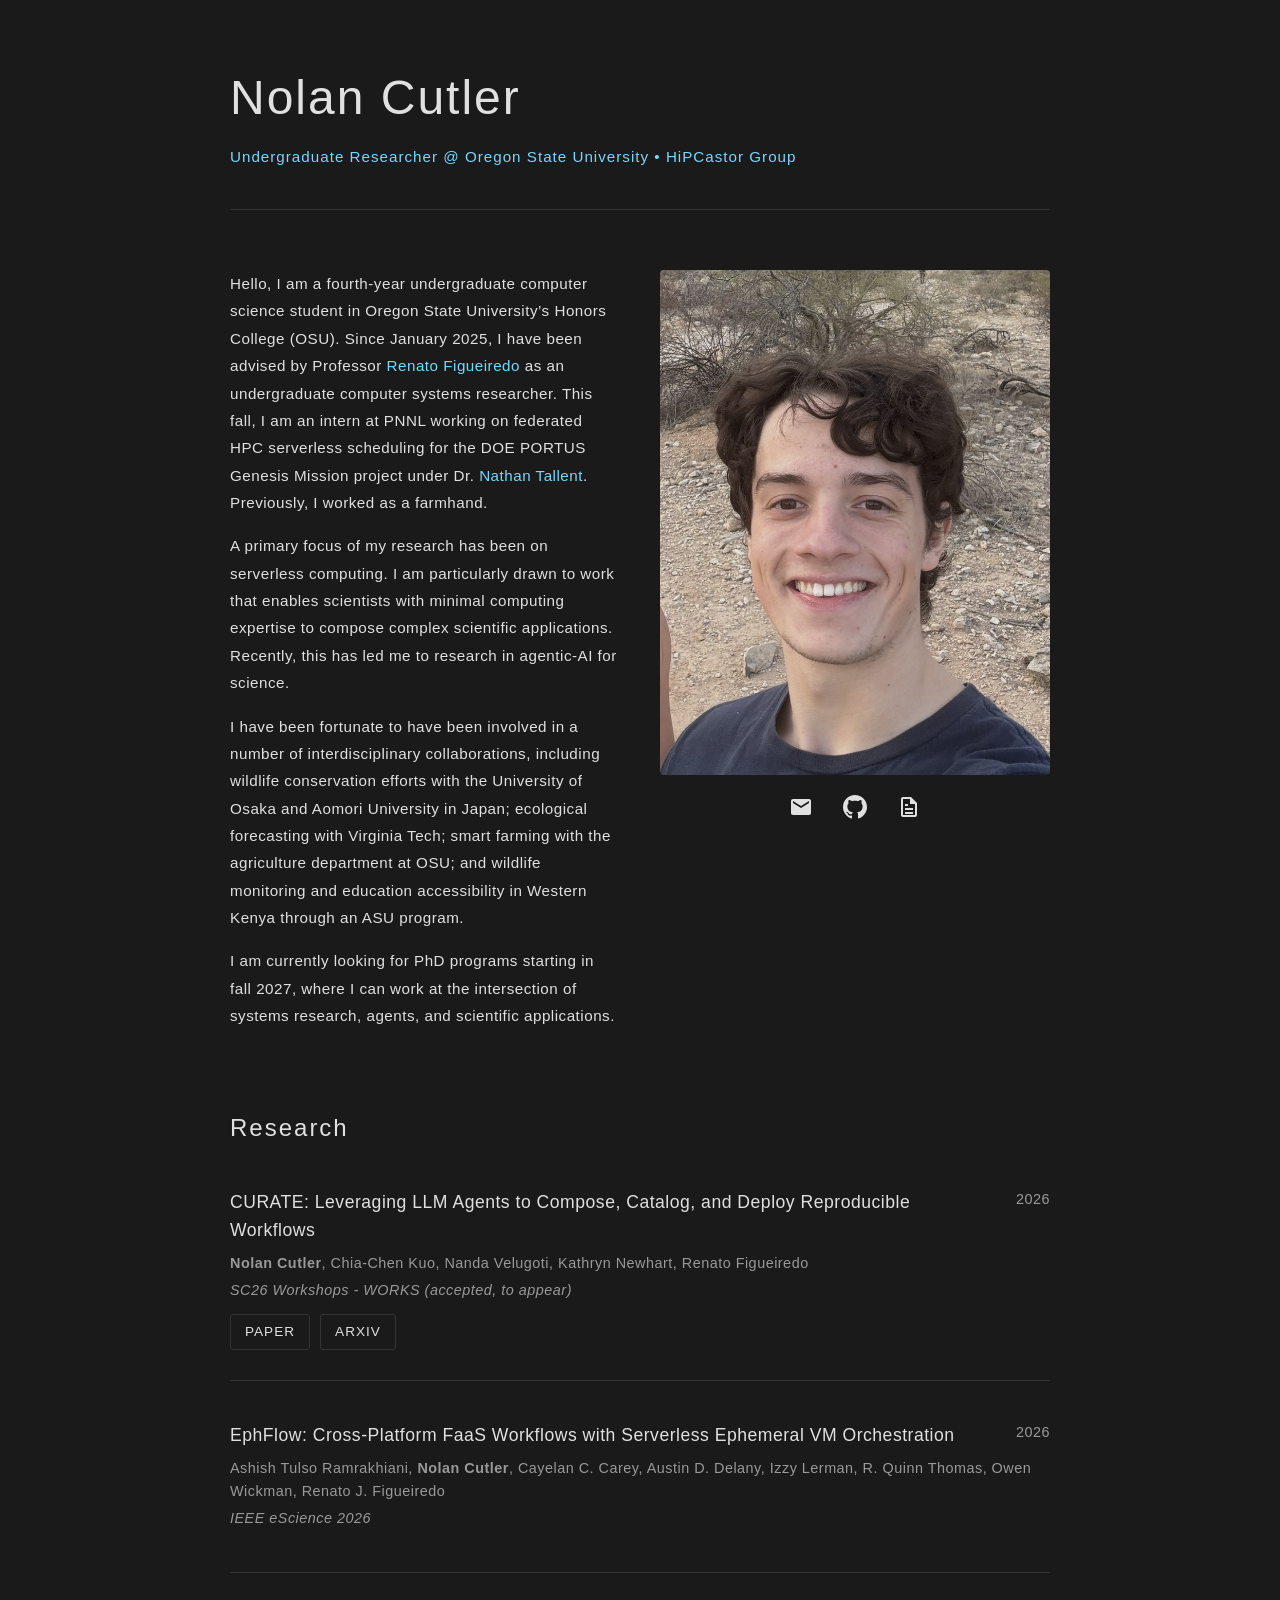
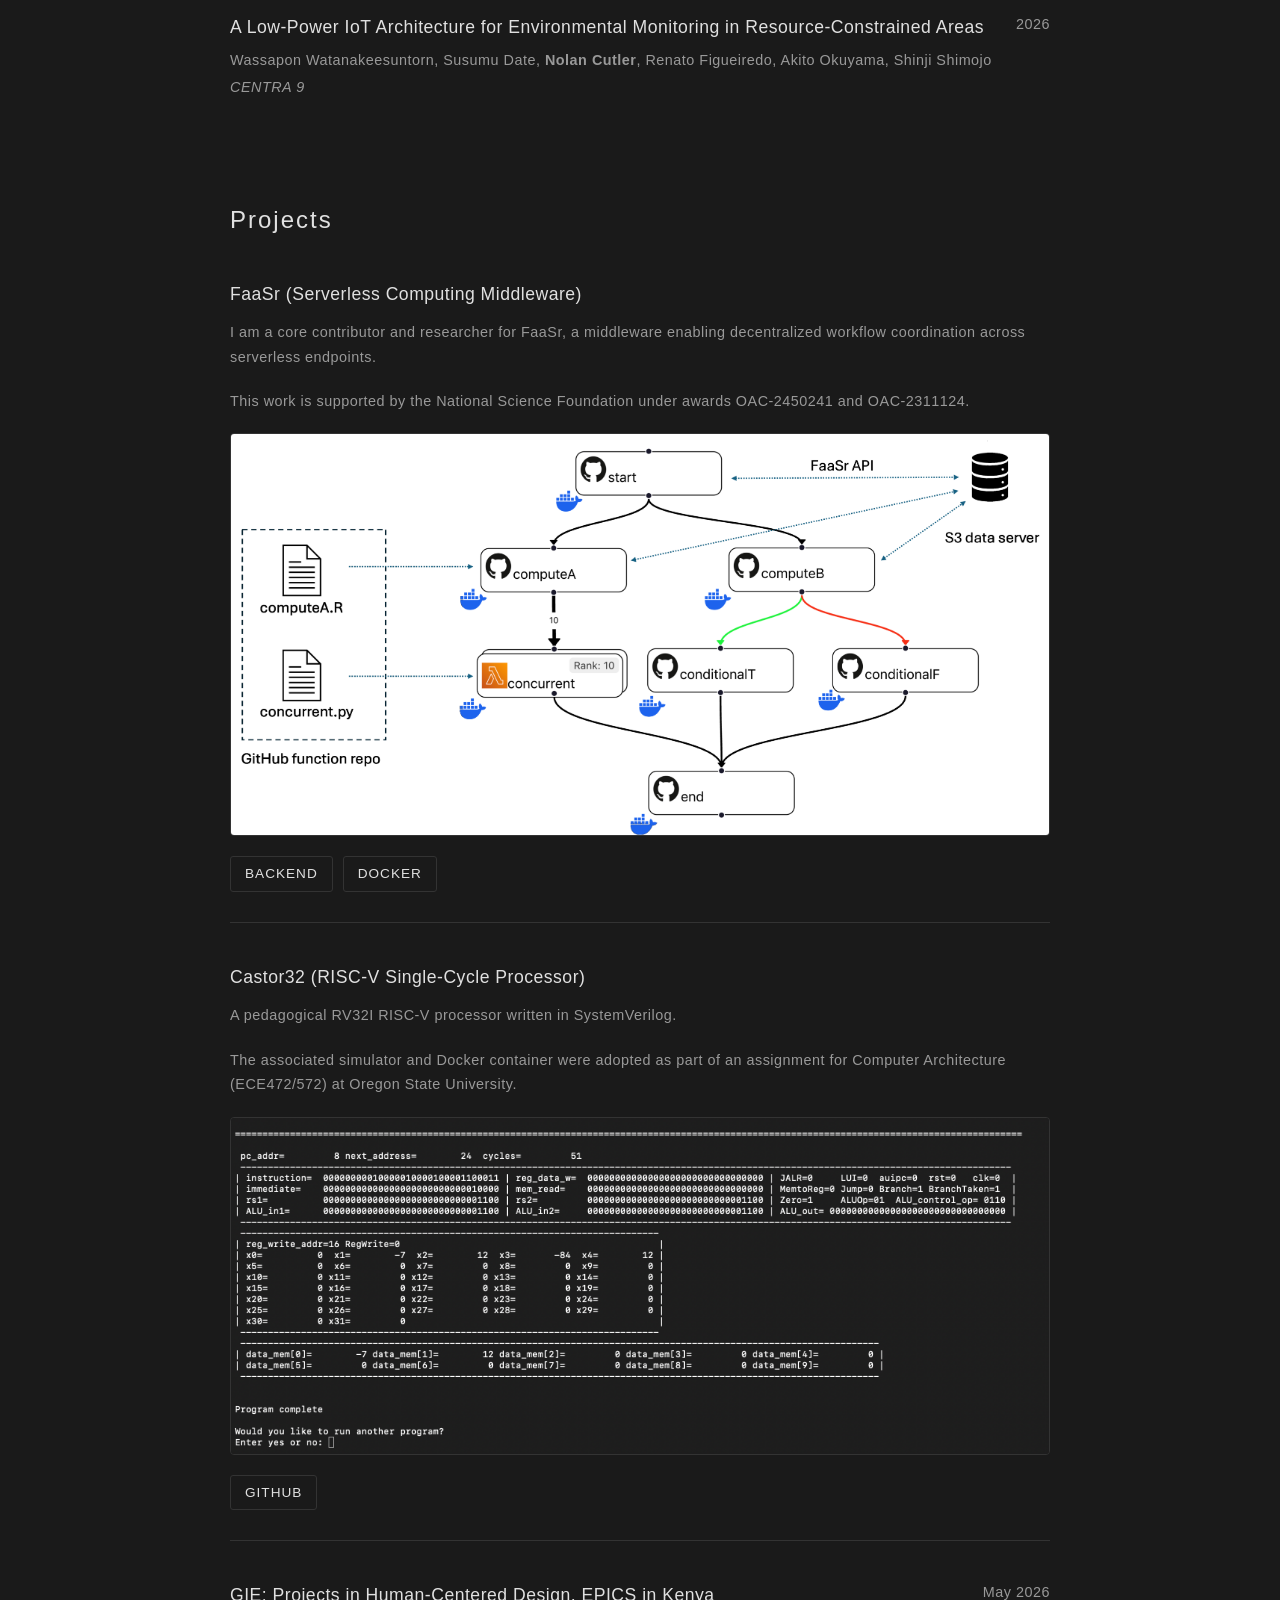
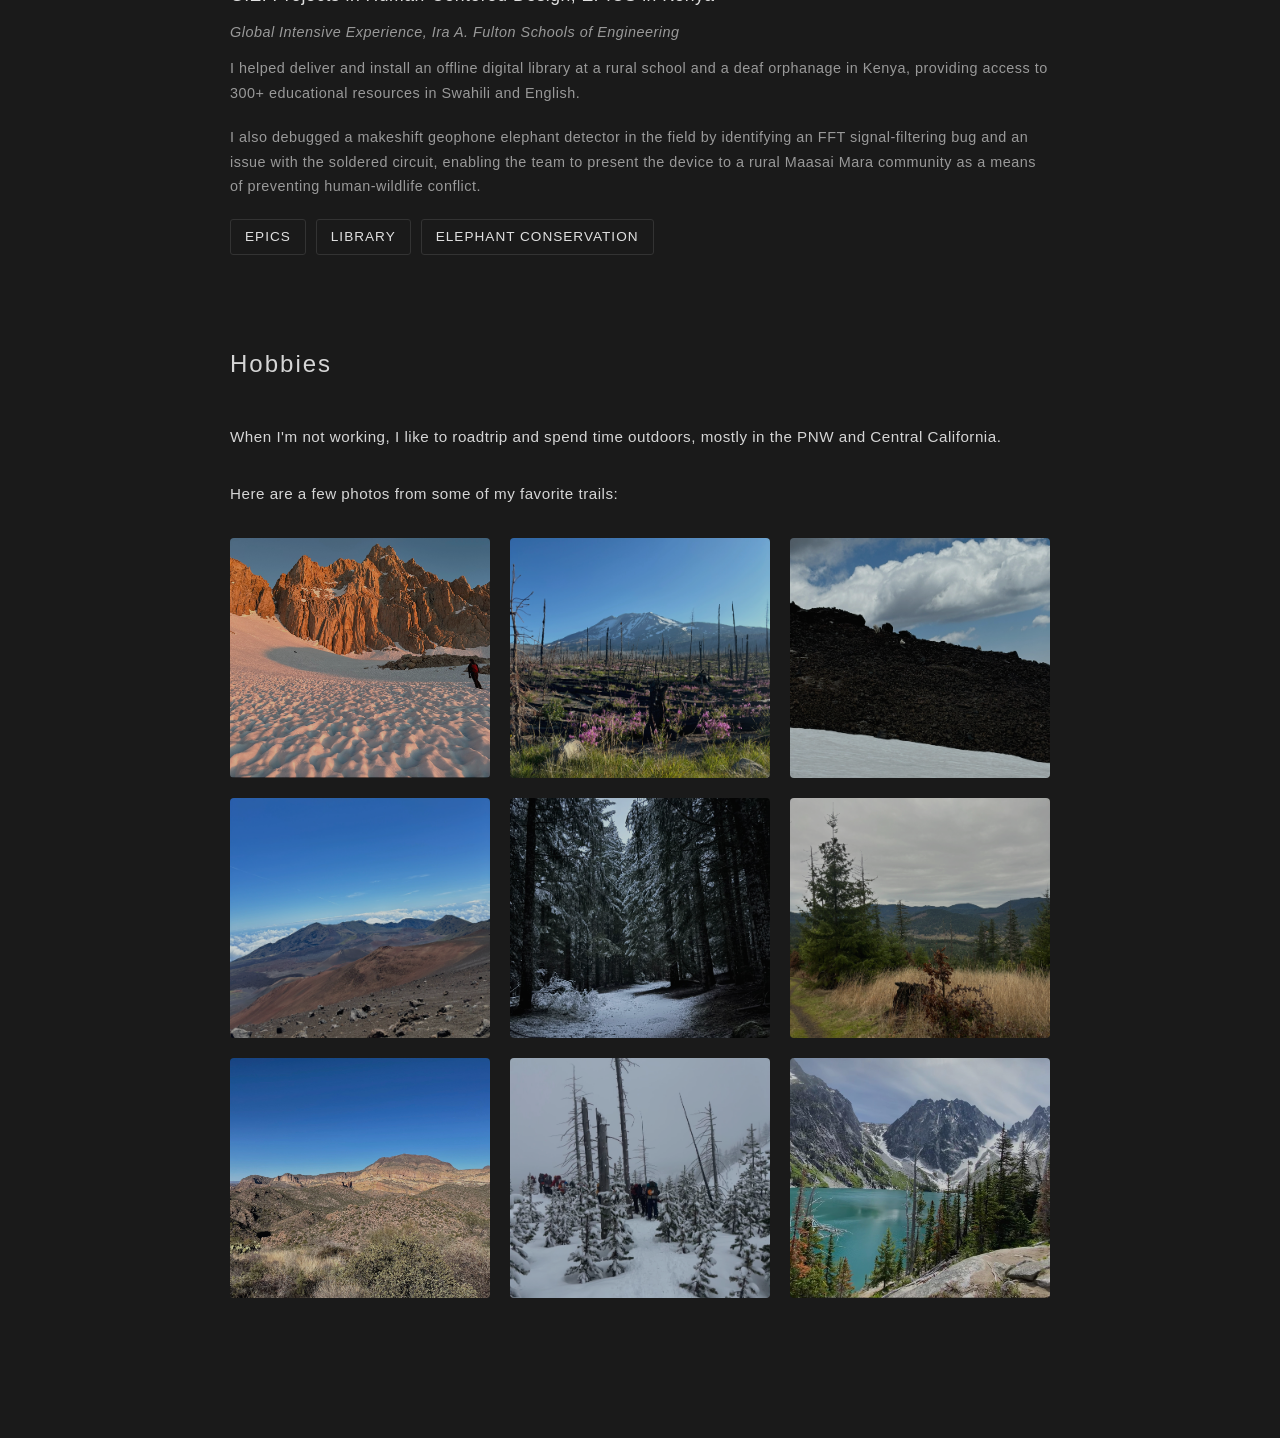
==== index.html @ 1307f715 "Dr. Tallent link" ====
<!DOCTYPE html>
<html lang="en">
<head>
    <meta charset="UTF-8">
    <meta name="viewport" content="width=device-width, initial-scale=1.0">
    <title>Nolan Cutler - HiPCastor OSU</title>
    <link rel="stylesheet" href="style.css">
</head>
<body>
    <div class="container">
        <!-- Header -->
            <header>
            <h1><span class="name">Nolan Cutler</span></h1>
            <p class="subtitle"><a href="https://hipcastor.engr.oregonstate.edu/" target="_blank" rel="noopener noreferrer" class="research-link">Undergraduate Researcher @ Oregon State University • HiPCastor Group</a></p>
        </header>

        <!-- Bio Section -->
        <section class="bio">
            <div class="bio-content">
                <div class="bio-text">
                    <p>
                        Hello, I am a fourth-year undergraduate computer science student in Oregon State University’s Honors College (OSU). 
                        Since January 2025, I have been advised by Professor <a href="https://engineering.oregonstate.edu/people/renato-figueiredo" target="_blank" rel="noopener noreferrer" class="research-link">Renato Figueiredo</a> as an undergraduate computer systems researcher. 
                        This fall, I am an intern at PNNL working on federated HPC serverless scheduling for the DOE PORTUS Genesis Mission project under Dr. <a href="https://nathantallent.github.io" target="_blank" rel="noopener noreferrer" class="research-link">Nathan Tallent</a>. Previously, I worked as a farmhand.
                    </p>
                    <p>
                        A primary focus of my research has been on serverless computing. I am particularly drawn to work that enables scientists with minimal computing expertise to compose complex scientific
                        applications. Recently, this has led me to research in agentic-AI for science.
                    </p>
                    <p>
                        I have been fortunate to have been involved in a number of interdisciplinary collaborations, including wildlife conservation efforts 
                        with the University of Osaka and Aomori University in Japan; ecological forecasting with Virginia Tech; smart farming with the agriculture department at OSU;
                        and wildlife monitoring and education accessibility in Western Kenya through an ASU program.
                    </p>
					<p>
					    I am currently looking for PhD programs starting in fall 2027, where I can work at the intersection of systems research, agents, and scientific applications.
					</P>
                </div>
                <div class="bio-images">
                    <img src="images/headshot.png">
                    <div class="social-links">
                        <a href="mailto:cutlern@oregonstate.edu" title="Email">
                            <svg width="24" height="24" viewBox="0 0 24 24" fill="currentColor">
                                <path d="M20 4H4c-1.1 0-2 .9-2 2v12c0 1.1.9 2 2 2h16c1.1 0 2-.9 2-2V6c0-1.1-.9-2-2-2zm0 4l-8 5-8-5V6l8 5 8-5v2z"/>
                            </svg>
                        </a>
                        <a href="https://github.com/nolcut" target="_blank" rel="noopener noreferrer" title="GitHub">
                            <svg width="24" height="24" viewBox="0 0 24 24" fill="currentColor">
                                <path d="M12 0c-6.626 0-12 5.373-12 12 0 5.302 3.438 9.8 8.207 11.387.599.111.793-.261.793-.577v-2.234c-3.338.726-4.033-1.416-4.033-1.416-.546-1.387-1.333-1.756-1.333-1.756-1.089-.745.083-.729.083-.729 1.205.084 1.839 1.237 1.839 1.237 1.07 1.834 2.807 1.304 3.492.997.107-.775.418-1.305.762-1.604-2.665-.305-5.467-1.334-5.467-5.931 0-1.311.469-2.381 1.236-3.221-.124-.303-.535-1.524.117-3.176 0 0 1.008-.322 3.301 1.23.957-.266 1.983-.399 3.003-.404 1.02.005 2.047.138 3.006.404 2.291-1.552 3.297-1.23 3.297-1.23.653 1.653.242 2.874.118 3.176.77.84 1.235 1.911 1.235 3.221 0 4.609-2.807 5.624-5.479 5.921.43.372.823 1.102.823 2.222v 3.293c0 .319.192.694.801.576 4.765-1.589 8.199-6.086 8.199-11.386 0-6.627-5.373-12-12-12z"/>
                            </svg>
                        </a>
                        <a href="Nolan_Cutler_Resume.pdf" target="_blank" rel="noopener noreferrer" title="Resume">
                            <svg width="24" height="24" viewBox="0 0 24 24" fill="currentColor">
                                <path d="M14 2H6c-1.1 0-2 .9-2 2v16c0 1.1.9 2 2 2h12c1.1 0 2-.9 2-2V8l-6-6zm4 18H6V4h7v5h5v11zM8 13h8v2H8v-2zm0 4h8v2H8v-2zm0-8h3v2H8V9z"/>
                            </svg>
                        </a>
                    </div>
                </div>
            </div>
        </section>

        <!-- Publications Section -->
        <section class="publications">
            <h2>Research</h2>
            <div class="publications-list">
                <div class="publication">
                    <div class="pub-header">
                        <h3>CURATE: Leveraging LLM Agents to Compose, Catalog, and Deploy Reproducible Workflows</h3>
                        <span class="year">2026</span>
                    </div>
                    <p class="authors"><strong>Nolan Cutler</strong>, Chia-Chen Kuo, Nanda Velugoti, Kathryn Newhart, Renato Figueiredo</p>
                    <p class="venue"><em>SC26 Workshops - WORKS (accepted, to appear)</em></p>
                    <div class="pub-links">
                        <a href="curate/" class="btn">Paper</a>
                        <a href="https://arxiv.org/abs/2608.04270" target="_blank" class="btn">arXiv</a>
                    </div>
                </div>

                <div class="publication">
                    <div class="pub-header">
                        <h3>EphFlow: Cross-Platform FaaS Workflows with Serverless Ephemeral VM Orchestration</h3>
                        <span class="year">2026</span>
                    </div>
                    <p class="authors">Ashish Tulso Ramrakhiani, <strong>Nolan Cutler</strong>, Cayelan C. Carey, Austin D. Delany, Izzy Lerman, R. Quinn Thomas, Owen
                    Wickman, Renato J. Figueiredo</p>
                    <p class="venue"><em>IEEE eScience 2026</em></p>
                    <div class="pub-links">
                    </div>
                </div>

            <div class="publication">
                <div class="pub-header">
                    <h3>A Low-Power IoT Architecture for Environmental Monitoring in Resource-Constrained Areas</h3>
                    <span class="year">2026</span>
                </div>
                <p class="authors">Wassapon Watanakeesuntorn, Susumu Date, <strong>Nolan Cutler</strong>, Renato Figueiredo, Akito Okuyama, Shinji Shimojo</p>
                <p class="venue"><em>CENTRA 9</em></p>
                <div class="pub-links">
                </div>
            </div>
            </div>
        </section>

        <!-- Projects Section -->
        <section class="projects">
            <h2>Projects</h2>
            <div class="projects-list">
                <div class="project">
                    <div class="project-header">
                        <h3>FaaSr (Serverless Computing Middleware)</h3>
                    </div>
                    <p class="project-description">
                        I am a core contributor and researcher for FaaSr, a middleware enabling decentralized workflow coordination across serverless endpoints.
                    </p>
                    <p class="project-description">
                        This work is supported by the National Science Foundation under awards OAC-2450241 and OAC-2311124.
                    </p>
                    <img src="images/FaaSr-workflow.png" alt="FaaSr Workflow" class="project-image">
                    <div class="project-links">
                        <a href="https://github.com/FaaSr/FaaSr-Backend" target="_blank" class="btn">Backend</a>
                        <a href="https://github.com/FaaSr/FaaSr-docker" target="_blank" class="btn">Docker</a>
                    </div>
                </div>

                <div class="project">
                    <div class="project-header">
                        <h3>Castor32 (RISC-V Single-Cycle Processor)</h3>
                    </div>
                    <p class="project-description">
                        A pedagogical RV32I RISC-V processor written in SystemVerilog.
                    </p>
                    <p class="project-description">
                        The associated simulator and Docker container were adopted as part of an assignment for
                        Computer Architecture (ECE472/572) at Oregon State University.
                    </p>
                    <img src="images/castor32-cli.png" alt="Castor32 CLI" class="project-image">
                    <div class="project-links">
                        <a href="https://github.com/nolcut/rv32-processor-single-cycle" target="_blank" class="btn">GitHub</a>
                    </div>
                </div>

                <div class="project">
                    <div class="project-header">
                        <h3>GIE: Projects in Human-Centered Design, EPICS in Kenya</h3>
                        <span class="year">May 2026</span>
                    </div>
                    <p class="venue"><em>Global Intensive Experience, Ira A. Fulton Schools of Engineering</em></p>
                    <p class="project-description">
                        I helped deliver and install an offline digital library at a rural school and a deaf orphanage in Kenya,
                        providing access to 300+ educational resources in Swahili and English.
                    </p>
                    <p class="project-description">
                        I also debugged a makeshift geophone elephant detector in the field by identifying an FFT signal-filtering
                        bug and an issue with the soldered circuit, enabling the team to present
                        the device to a rural Maasai Mara community as a means of preventing human-wildlife conflict.
                    </p>
                    <div class="project-links">
                        <a href="https://epics.engineering.asu.edu/" target="_blank" class="btn">EPICS</a>
                        <a href="https://news.asu.edu/20250605-arts-humanities-and-education-asu-team-implements-offline-digital-library-orphanage-school" target="_blank" class="btn">Library</a>
                        <a href="https://maasilverresearch.wordpress.com/elephant-detection/" target="_blank" class="btn">Elephant Conservation</a>
                    </div>
                </div>
            </div>
        </section>
    
        <!-- Hobbies Section -->
        <section class="hobbies">
            <h2>Hobbies</h2>
            <p class="hobbies-text">
                When I'm not working, I like to roadtrip and spend time outdoors, mostly in the PNW and Central California.
            </p>
            <p class="hobbies-text">
                Here are a few photos from some of my favorite trails:
            </p>
            <div class="hobbies-grid">
                <!-- ADD PHOTOS: Paste nature/climbing photos here. Each photo in its own item -->
                <div class="hobby-item" data-location="Mt. Whitney, CA" data-description="This was taken just below the main chute of Mt. Whitney. We summited later this day.">
                    <div class="hobby-image-wrapper">
                        <img src="images/whitney-base.jpg" alt="Mt. Whitney">
                        <div class="hobby-location">Mt. Whitney, CA</div>
                        <button class="hobby-info-btn" title="More info">i</button>
                    </div>
                </div>
                <div class="hobby-item" data-location="Mt. Adams, WA" data-description="Here is the base of Mt. Adams - I took this photo in July and you can see the wildflowers blossoming. I believe that they are fireweed.">
                    <div class="hobby-image-wrapper">
                        <img src="images/mt-adams-base.jpg" alt="Mt. Adams">
                        <div class="hobby-location">Mt. Adams, WA</div>
                        <button class="hobby-info-btn" title="More info">i</button>
                    </div>
                </div>
                <div class="hobby-item" data-location="Mt Adams, WA" data-description="This was also from Mt. Adams, near Pikers Peak. They are difficult to make out, but there was a herd of mountain goats perched on the rock.">
                    <div class="hobby-image-wrapper">
                        <img src="images/mt-adams-goats.jpg" alt="Pikers Peak">
                        <div class="hobby-location">Mt. Adams, WA</div>
                        <button class="hobby-info-btn" title="More info">i</button>
                    </div>
                </div>
                <div class="hobby-item" data-location="Haleakala, Maui, HI" data-description="My brother lives in Maui; I took these on a trip to visit him. This is one of Hawaii's two national parks, Haleakala.">
                    <div class="hobby-image-wrapper">
                        <img src="images/Haleakala.jpg" alt="Haleakala">
                        <div class="hobby-location">Haleakala, Maui, HI</div>
                        <button class="hobby-info-btn" title="More info">i</button>
                    </div>
                </div>
                <div class="hobby-item" data-location="Mt. St. Helens, WA" data-description="Me and a friend from OSU climbed Mt. St. Helen's just after New Years 2024. This was taken on the approach.">
                    <div class="hobby-image-wrapper">
                        <img src="images/st-helens-trees.jpg" alt="Mt. St. Helens">
                        <div class="hobby-location">Mt. St. Helens, WA</div>
                        <button class="hobby-info-btn" title="More info">i</button>
                    </div>
                </div>
                <div class="hobby-item" data-location="McDonald Research Forest, Corvallis" data-description="Section 36 Loop Trail, my all-time-favorite Corvallis hike.">
                    <div class="hobby-image-wrapper">
                        <img src="images/mcdonald-research-forest.jpg" alt="Section 36 Loop">
                        <div class="hobby-location">McDonald Research Forest, Corvallis</div>
                        <button class="hobby-info-btn" title="More info">i</button>
                    </div>
                </div>
                <div class="hobby-item" data-location="Lost Dutchman State Park, AZ" data-description="This is Superstition Ridge Loop in Arizona, an 18-mile loop through Lost Dutchman State Park. The surrounding mountains are rumored to have a stash of gold hidden - unfortunately, we did not find any.">
                    <div class="hobby-image-wrapper">
                        <img src="images/superstition-az.jpg" alt="Superstition Ridge Loop">
                        <div class="hobby-location">Lost Dutchman State Park, AZ</div>
                        <button class="hobby-info-btn" title="More info">i</button>
                    </div>
                </div>
                <div class="hobby-item" data-location="Hogg Rock, Oregon"
                    data-description="This trip was part of an outing for a mountaineering class that I took through OSU. Central Oregon is beautiful during winter and it is hard to do it justice with photos.">
                    <div class="hobby-image-wrapper">
                        <img src="images/hogg-rock.png" alt="Hogg Rock">
                        <div class="hobby-location">Hogg Rock, Oregon</div>
                        <button class="hobby-info-btn" title="More info">i</button>
                    </div>
                </div>
                <div class="hobby-item" data-location="Colchuck Lake, Washington"
                    data-description="Colchuck is an alpine lake situated in the middle of the Enchantments in the North Cascades. This was the northern-most destination of a 3-week roadtrip that I took from Phoenix with a friend at the end of highschool.
                    It is a goal of mine to go back and do the rest of the Enchantments thru-hike.">
                    <div class="hobby-image-wrapper">
                        <img src="images/colchuck-lake.png" alt="Colchuck Lake">
                        <div class="hobby-location">Colchuck Lake, Washington</div>
                        <button class="hobby-info-btn" title="More info">i</button>
                    </div>
                </div>
            </div>
        </section>

        <!-- Photo Info Modal -->
        <div id="photoModal" class="photo-modal">
            <div class="photo-modal-content">
                <button class="photo-modal-close">&times;</button>
                <p id="modalText"></p>
            </div>
        </div>
    </div>

    <script src="script.js"></script>
</body>
</html>
---- style.css ----
* {
    margin: 0;
    padding: 0;
    box-sizing: border-box;
}

:root {
    --dark-bg: #1a1a1a;
    --darker-bg: #0f0f0f;
    --text-light: #e0e0e0;
    --text-muted: #999999;
    --accent: #00bcd4;
    --accent-dark: #0097a7;
    --border: #333333;
    --transition: all 0.3s ease;
}

html {
    scroll-behavior: smooth;
}

body {
    font-family: -apple-system, BlinkMacSystemFont, 'Segoe UI', Roboto, 'Helvetica Neue', Arial, sans-serif;
    background-color: var(--dark-bg);
    color: var(--text-light);
    line-height: 1.6;
    letter-spacing: 0.5px;
}

.container {
    max-width: 900px;
    margin: 0 auto;
    padding: 60px 40px;
}

/* Header */
header {
    margin-bottom: 60px;
    padding-bottom: 40px;
    border-bottom: 1px solid var(--border);
}

header h1 {
    font-size: 3rem;
    font-weight: 300;
    letter-spacing: 2px;
    margin-bottom: 8px;
}

.name {
    font-weight: 400;
    color: var(--text-light);
}

header .subtitle {
    color: var(--accent);
    font-size: 0.95rem;
    letter-spacing: 1px;
    font-weight: 300;
}

/* Bio Section */
.bio {
    margin-bottom: 80px;
}

.bio-content {
    display: grid;
    grid-template-columns: 1fr 1fr;
    gap: 40px;
    align-items: flex-start;
}

.bio-text {
    color: var(--text-light);
    line-height: 1.8;
    font-size: 0.95rem;
}

.bio-text p {
    margin-bottom: 16px;
}

.bio-text p:last-child {
    margin-bottom: 0;
}

.research-link {
    color: #77d7ff;
    text-decoration: none;
    transition: var(--transition);
}

.research-link:hover,
.research-link:focus {
    color: #77d7ff;
    text-decoration: underline;
}

.bio-images {
    display: flex;
    flex-direction: column;
    gap: 20px;
}

.bio-images img {
    width: 100%;
    border-radius: 4px;
    opacity: 0.9;
    transition: var(--transition);
}

.bio-images img:hover {
    opacity: 1;
}

/* Hobbies Section */
.hobbies {
    margin-bottom: 80px;
}

.hobbies h2 {
    font-size: 1.5rem;
    font-weight: 300;
    letter-spacing: 2px;
    margin-bottom: 40px;
    color: var(--text-light);
}

.hobbies-text {
    color: var(--text-light);
    line-height: 1.8;
    font-size: 0.95rem;
    margin-bottom: 30px;
}

.hobbies-grid {
    display: grid;
    grid-template-columns: repeat(auto-fill, minmax(240px, 1fr));
    gap: 20px;
}

.hobby-item {
    position: relative;
    overflow: hidden;
    border-radius: 4px;
    display: flex;
    flex-direction: column;
}

.hobby-image-wrapper {
    position: relative;
    width: 100%;
    height: 240px;
    overflow: hidden;
}

.hobby-item img {
    width: 100%;
    height: 240px;
    object-fit: cover;
    transition: var(--transition);
    opacity: 0.85;
}

.hobby-item:hover img {
    opacity: 1;
    transform: scale(1.02);
}

/* Location overlay - appears on hover */
.hobby-location {
    position: absolute;
    bottom: 0;
    left: 0;
    right: 0;
    background: rgba(0, 0, 0, 0.7);
    color: var(--accent);
    padding: 12px;
    font-size: 0.9rem;
    font-weight: 500;
    text-align: center;
    transform: translateY(100%);
    transition: var(--transition);
}

.hobby-item:hover .hobby-location {
    transform: translateY(0);
}

/* Info button */
.hobby-info-btn {
    position: absolute;
    top: 8px;
    right: 8px;
    width: 32px;
    height: 32px;
    border-radius: 50%;
    background-color: rgba(0, 188, 212, 0.2);
    border: 1px solid var(--accent);
    color: var(--accent);
    font-size: 1.2rem;
    font-weight: 300;
    cursor: pointer;
    transition: var(--transition);
    display: flex;
    align-items: center;
    justify-content: center;
    opacity: 0;
    z-index: 10;
}

.hobby-item:hover .hobby-info-btn {
    opacity: 1;
}

.hobby-info-btn:hover {
    background-color: rgba(0, 188, 212, 0.4);
    transform: scale(1.1);
}

.hobby-caption {
    display: none;
}

/* Modal Styles */
.photo-modal {
    display: none;
    position: fixed;
    top: 0;
    left: 0;
    right: 0;
    bottom: 0;
    background-color: rgba(0, 0, 0, 0.85);
    z-index: 1000;
    justify-content: center;
    align-items: center;
    opacity: 0;
    transition: opacity 0.3s ease;
}

.photo-modal.active {
    display: flex;
    opacity: 1;
}

.photo-modal-content {
    position: relative;
    background-color: var(--dark-bg);
    border: 1px solid var(--border);
    border-radius: 8px;
    padding: 40px;
    max-width: 500px;
    width: 90%;
    max-height: 80vh;
    overflow-y: auto;
    animation: modalSlideIn 0.3s ease;
}

@keyframes modalSlideIn {
    from {
        transform: translateY(-50px);
        opacity: 0;
    }
    to {
        transform: translateY(0);
        opacity: 1;
    }
}

.photo-modal-close {
    position: absolute;
    top: 12px;
    right: 16px;
    background: none;
    border: none;
    color: var(--text-muted);
    font-size: 2rem;
    cursor: pointer;
    transition: var(--transition);
    width: 40px;
    height: 40px;
    display: flex;
    align-items: center;
    justify-content: center;
}

.photo-modal-close:hover {
    color: var(--accent);
}

#modalText {
    color: var(--text-light);
    line-height: 1.8;
    font-size: 1rem;
    margin: 0;
}

/* Publications Section */
.publications {
    margin-bottom: 60px;
}

.publications h2 {
    font-size: 1.5rem;
    font-weight: 300;
    letter-spacing: 2px;
    margin-bottom: 40px;
    color: var(--text-light);
}

.publications-list {
    display: grid;
    grid-template-columns: 1fr;
    gap: 40px;
}

.section-divider {
    border: none;
    border-top: 1px solid var(--border);
    margin: 40px 0;
}

.publication {
    padding-bottom: 30px;
    border-bottom: 1px solid var(--border);
}

.publication:last-child {
    border-bottom: none;
}

.pub-header {
    display: flex;
    justify-content: space-between;
    align-items: flex-start;
    gap: 20px;
    margin-bottom: 8px;
}

.pub-header h3 {
    font-size: 1.1rem;
    font-weight: 400;
    color: var(--text-light);
}

.year {
    color: var(--text-muted);
    font-size: 0.9rem;
    white-space: nowrap;
}

.authors {
    color: var(--text-muted);
    font-size: 0.9rem;
    margin-bottom: 4px;
}

.venue {
    color: var(--text-muted);
    font-size: 0.9rem;
    margin-bottom: 12px;
}

.pub-links {
    display: flex;
    gap: 10px;
}

.btn {
    display: inline-block;
    padding: 6px 14px;
    border: 1px solid var(--border);
    border-radius: 3px;
    color: var(--text-light);
    text-decoration: none;
    font-size: 0.85rem;
    letter-spacing: 1px;
    text-transform: uppercase;
    transition: var(--transition);
}

.btn:hover {
    border-color: var(--accent);
    color: var(--accent);
    background-color: rgba(0, 188, 212, 0.05);
}

/* Projects Section */
.projects {
    margin-bottom: 60px;
}

.projects h2 {
    font-size: 1.5rem;
    font-weight: 300;
    letter-spacing: 2px;
    margin-bottom: 40px;
    color: var(--text-light);
}

.projects-list {
    display: grid;
    grid-template-columns: 1fr;
    gap: 40px;
}

.project {
    padding-bottom: 30px;
    border-bottom: 1px solid var(--border);
}

.project:last-child {
    border-bottom: none;
}

.project-header {
    display: flex;
    justify-content: space-between;
    align-items: flex-start;
    gap: 20px;
    margin-bottom: 12px;
}

.project-header h3 {
    font-size: 1.1rem;
    font-weight: 400;
    color: var(--text-light);
}

.project-description {
    color: var(--text-muted);
    font-size: 0.9rem;
    margin-bottom: 20px;
    line-height: 1.7;
}

.project-image {
    max-width: 100%;
    height: auto;
    margin-bottom: 20px;
    border-radius: 4px;
    border: 1px solid var(--border);
    display: block;
}

.project-links {
    display: flex;
    gap: 10px;
}

/* Social Links */
.social-links {
    display: flex;
    justify-content: center;
    gap: 30px;
}

.social-links a {
    color: var(--text-light);
    transition: var(--transition);
    display: flex;
    align-items: center;
    justify-content: center;
}

.social-links a:hover {
    color: var(--accent);
}

.social-links svg {
    width: 24px;
    height: 24px;
}

/* Paper Page (curate/) */
.site-nav {
    display: flex;
    justify-content: space-between;
    align-items: baseline;
    gap: 20px;
    padding-bottom: 20px;
    margin-bottom: 40px;
    border-bottom: 1px solid var(--border);
    font-size: 0.9rem;
}

.site-nav a {
    color: var(--text-light);
    text-decoration: none;
    letter-spacing: 1px;
    transition: var(--transition);
}

.site-nav a:hover,
.site-nav a:focus {
    color: var(--accent);
}

.site-nav .nav-venue {
    color: var(--text-muted);
    letter-spacing: 1px;
    white-space: nowrap;
}

.paper-title {
    font-size: 1.6rem;
    font-weight: 400;
    line-height: 1.4;
    color: var(--text-light);
    margin-bottom: 16px;
}

.paper-links {
    flex-wrap: wrap;
    margin-top: 20px;
}

.paper-section {
    margin-bottom: 50px;
}

.paper-section h2 {
    font-size: 0.95rem;
    font-weight: 300;
    letter-spacing: 2px;
    text-transform: uppercase;
    color: var(--text-muted);
    margin-bottom: 16px;
}

.paper-abstract {
    font-size: 0.95rem;
    line-height: 1.8;
    color: var(--text-light);
}

.bibtex-wrap {
    display: none;
}

.bibtex-wrap.active {
    display: block;
}

.bibtex {
    background-color: var(--darker-bg);
    border: 1px solid var(--border);
    border-radius: 3px;
    padding: 20px;
    overflow-x: auto;
    font-family: ui-monospace, SFMono-Regular, Menlo, Consolas, monospace;
    font-size: 0.8rem;
    line-height: 1.7;
    letter-spacing: 0;
    color: var(--text-light);
    margin-bottom: 12px;
}

.copy-btn {
    background: none;
    cursor: pointer;
    font-family: inherit;
}

.paper-note {
    font-size: 0.8rem;
    color: var(--text-muted);
    margin-top: 40px;
}

/* Responsive Design */
@media (max-width: 768px) {
    .container {
        padding: 40px 24px;
    }

    header h1 {
        font-size: 2.2rem;
    }

    .bio-content {
        grid-template-columns: 1fr;
        gap: 30px;
    }

    .pub-header {
        flex-direction: column;
        gap: 4px;
    }

    .year {
        white-space: normal;
    }

    .social-links {
        gap: 20px;
    }

    .paper-title {
        font-size: 1.35rem;
    }

    .site-nav {
        font-size: 0.85rem;
    }
}

@media (max-width: 480px) {
    .container {
        padding: 30px 16px;
    }

    header h1 {
        font-size: 1.8rem;
        letter-spacing: 1px;
    }

    .publications h2 {
        font-size: 1.2rem;
    }

    .bio-text {
        font-size: 0.9rem;
    }

    .pub-header h3 {
        font-size: 1rem;
    }

    .social-links {
        gap: 15px;
    }

    .social-links svg {
        width: 20px;
        height: 20px;
    }

    .paper-title {
        font-size: 1.2rem;
    }

    /* Phones are the whole QR audience - keep the back link uncrowded */
    .site-nav .nav-venue {
        display: none;
    }

    .bibtex {
        font-size: 0.7rem;
        padding: 14px;
    }
}
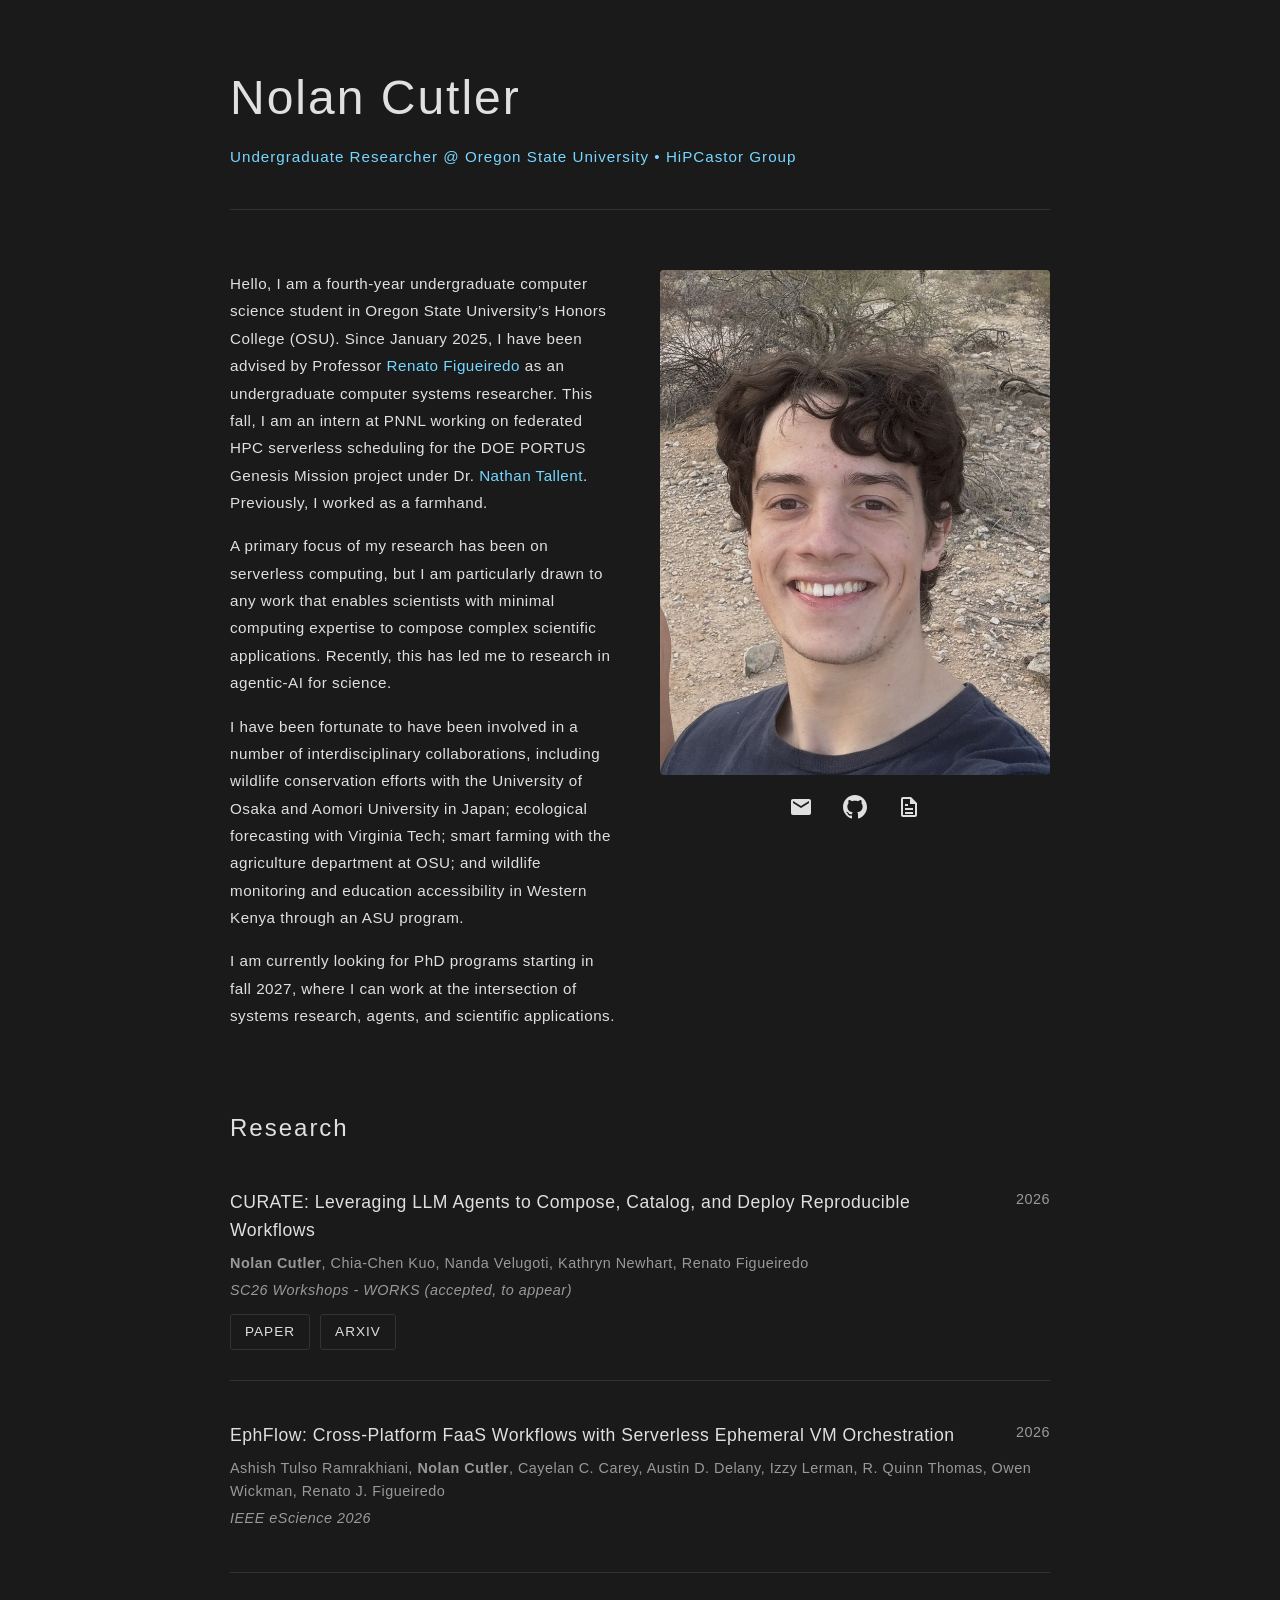
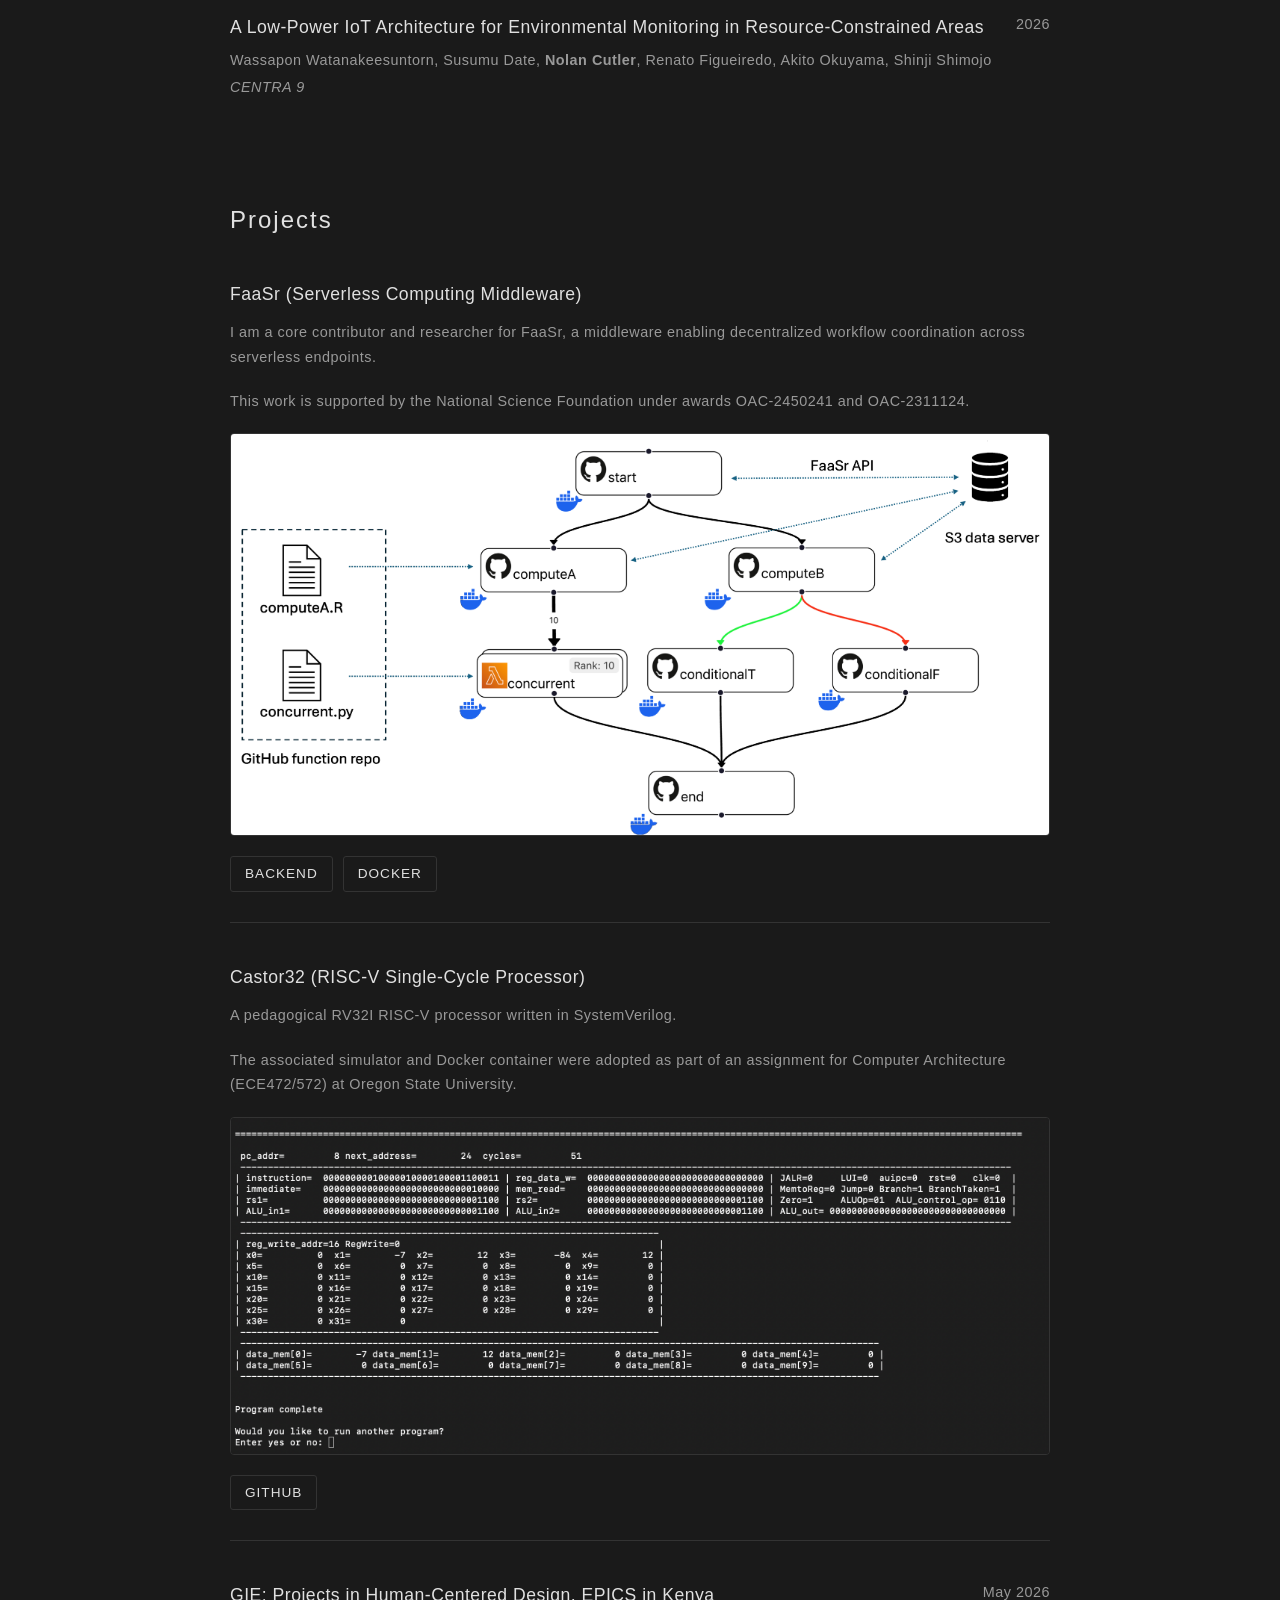
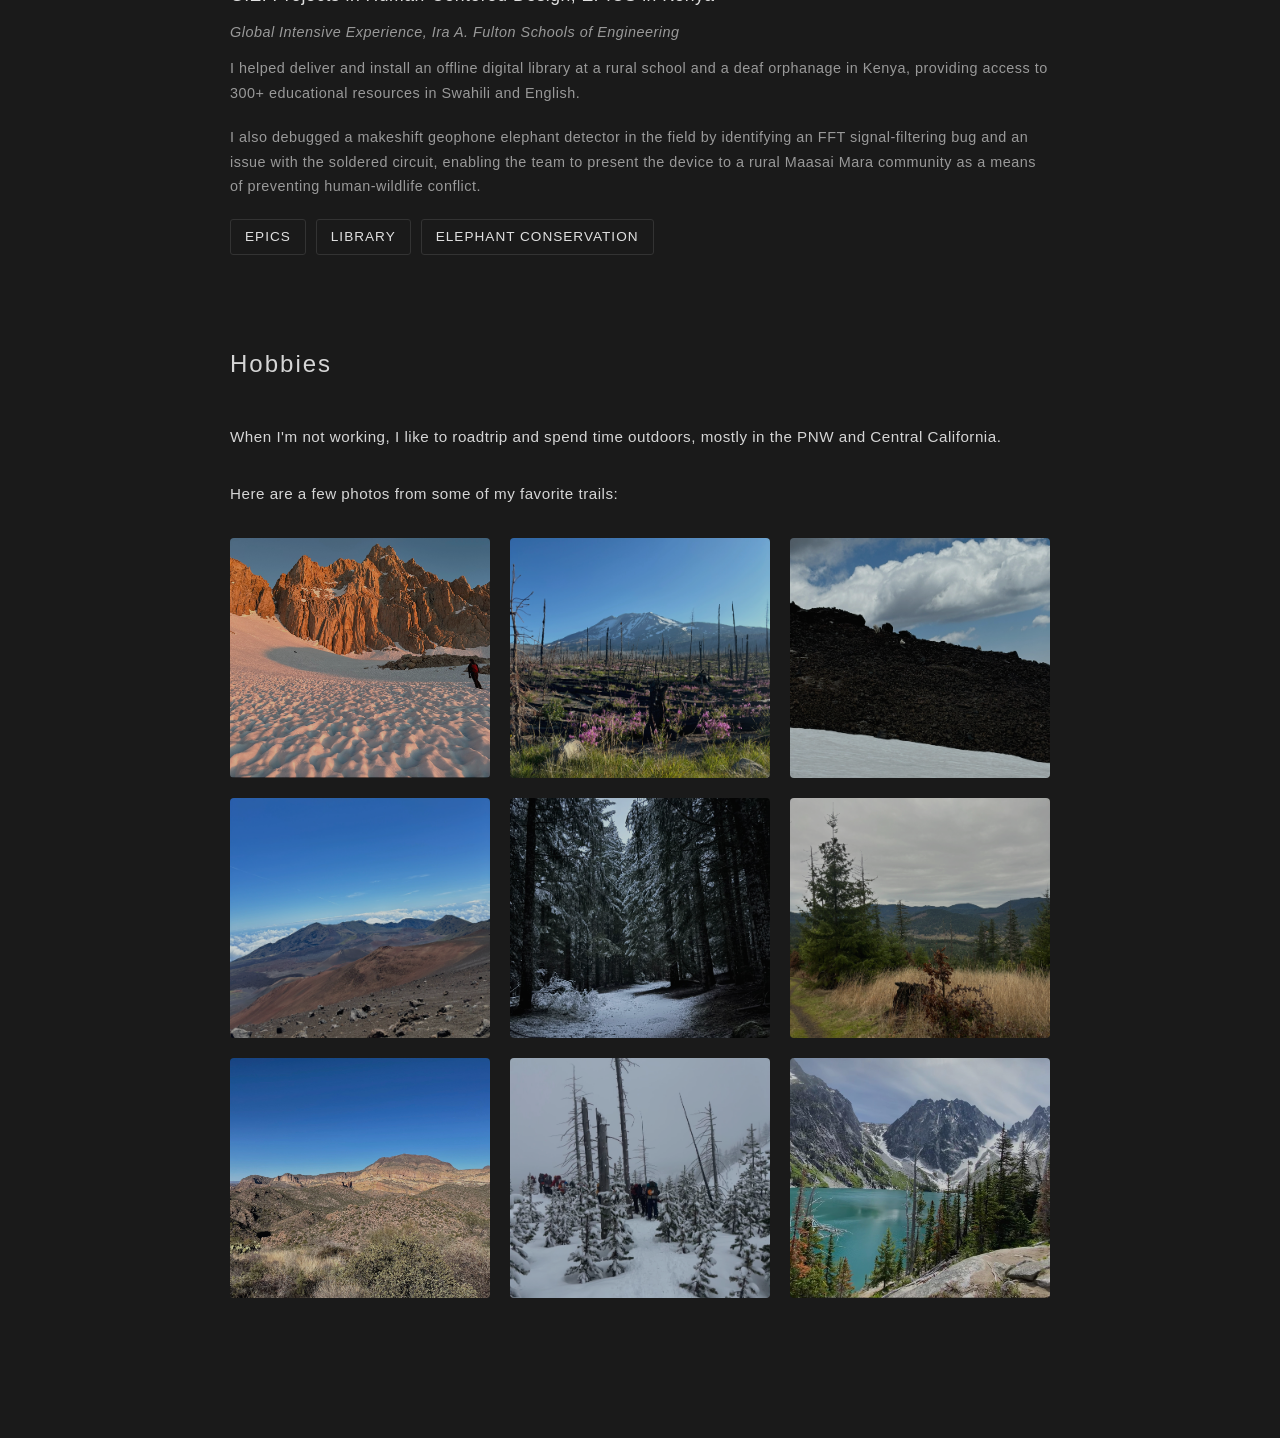
==== commit f9cb3691: "polish" ====
--- a/index.html
+++ b/index.html
@@ -24,7 +24,7 @@
                         This fall, I am an intern at PNNL working on federated HPC serverless scheduling for the DOE PORTUS Genesis Mission project under Dr. <a href="https://nathantallent.github.io" target="_blank" rel="noopener noreferrer" class="research-link">Nathan Tallent</a>. Previously, I worked as a farmhand.
                     </p>
                     <p>
-                        A primary focus of my research has been on serverless computing. I am particularly drawn to work that enables scientists with minimal computing expertise to compose complex scientific
+                        A primary focus of my research has been on serverless computing, but I am particularly drawn to any work that enables scientists with minimal computing expertise to compose complex scientific
                         applications. Recently, this has led me to research in agentic-AI for science.
                     </p>
                     <p>
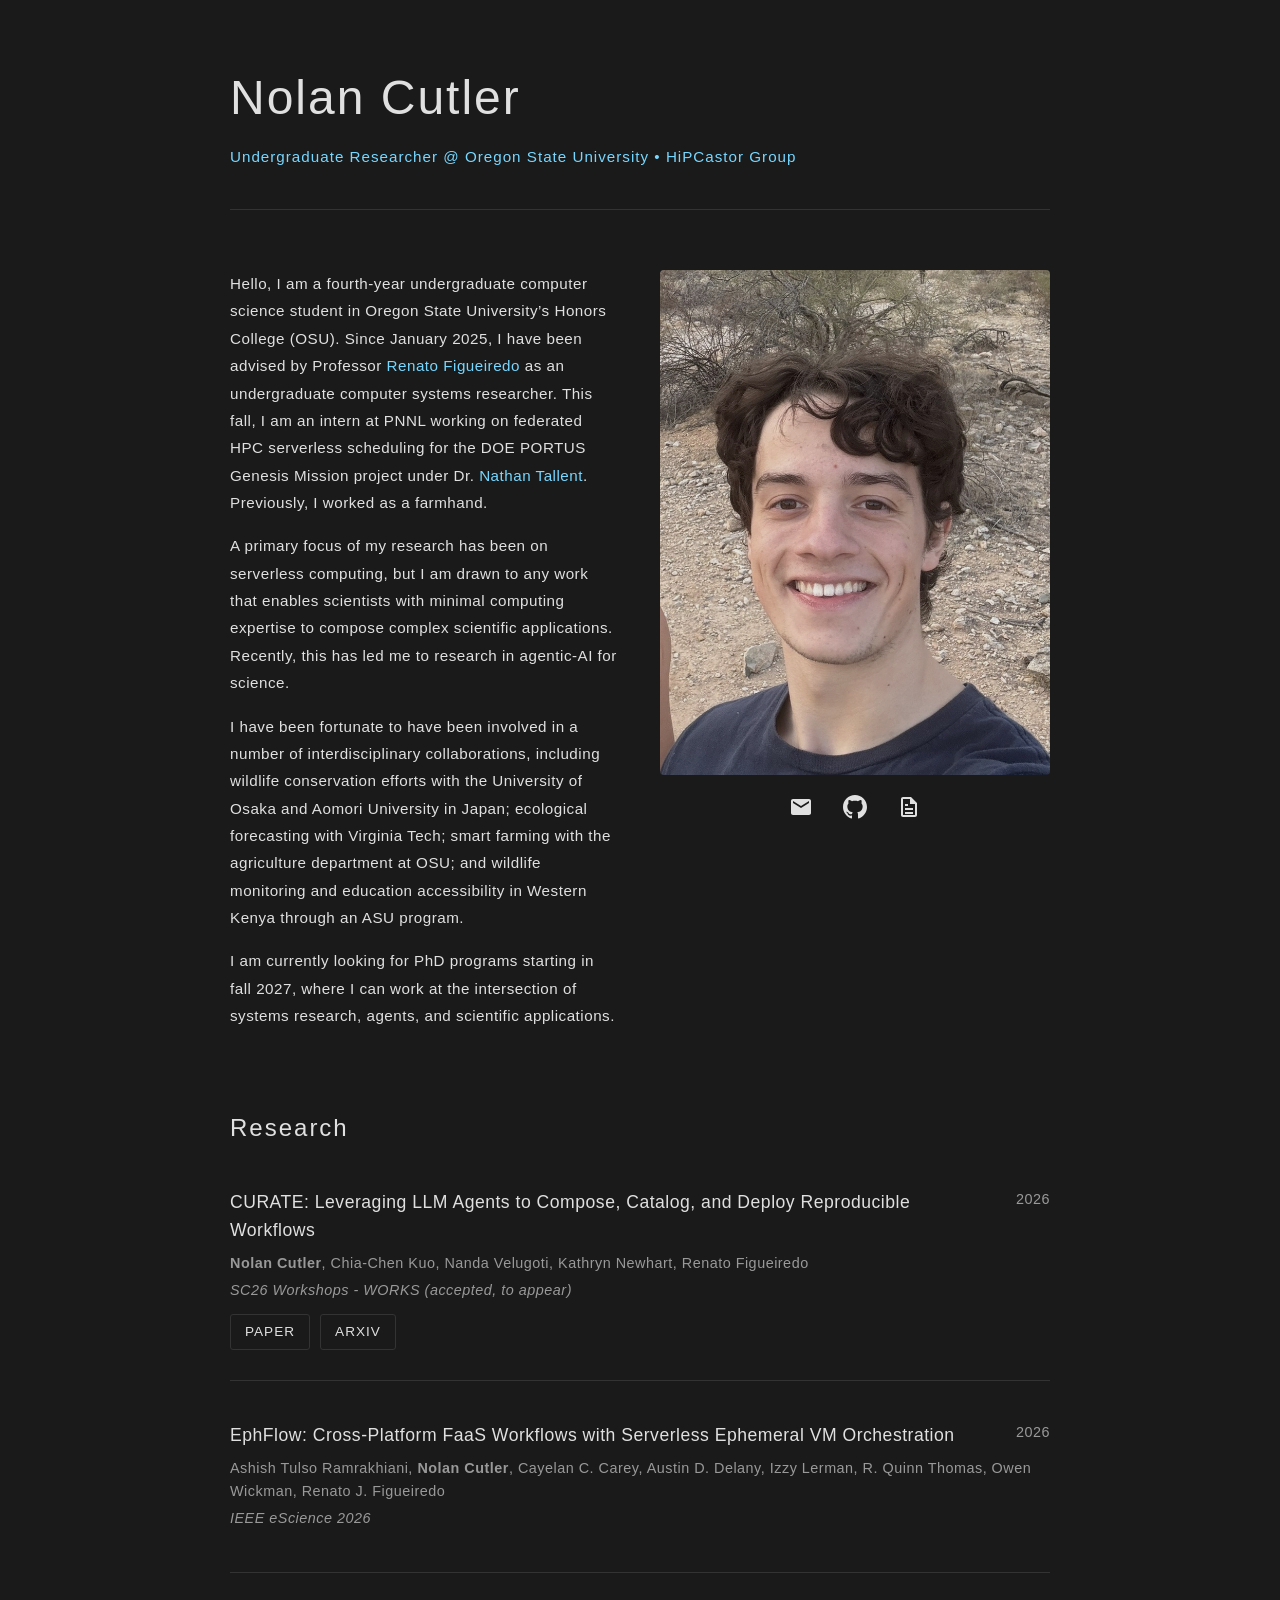
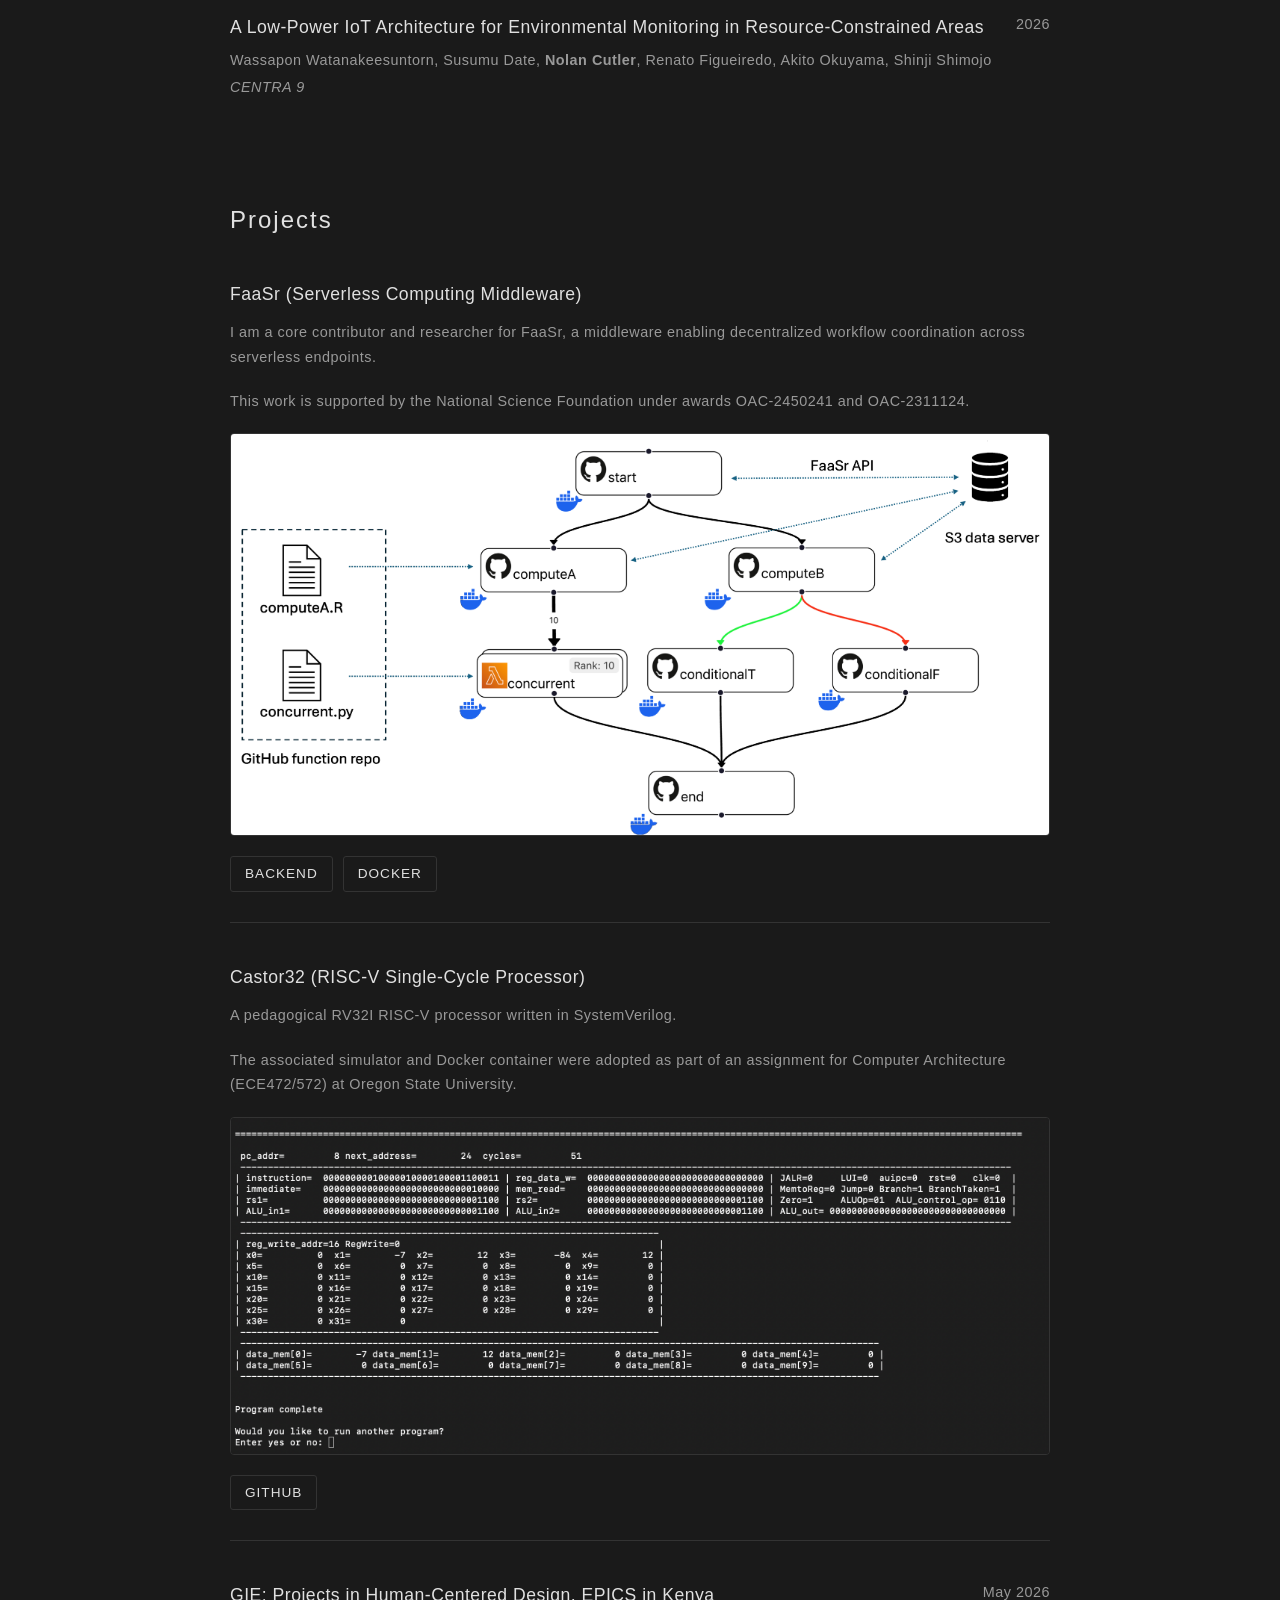
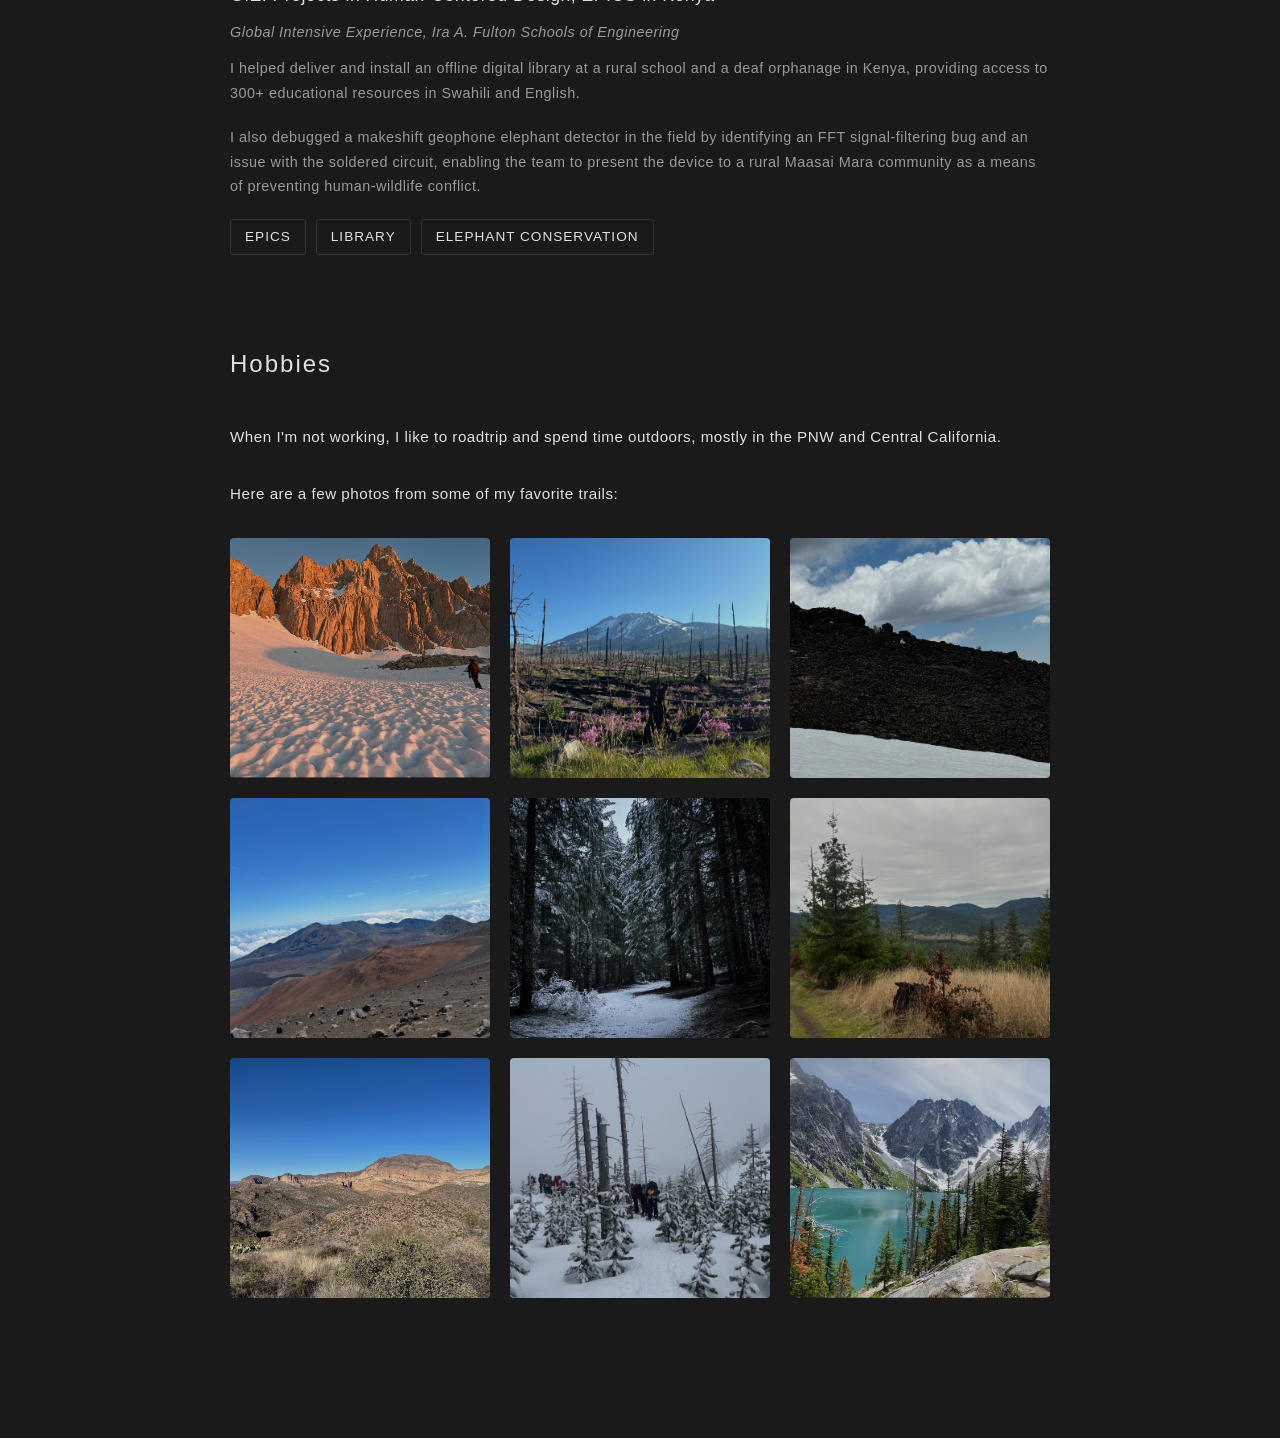
==== commit 77811cb4: "nitpick" ====
--- a/index.html
+++ b/index.html
@@ -24,7 +24,7 @@
                         This fall, I am an intern at PNNL working on federated HPC serverless scheduling for the DOE PORTUS Genesis Mission project under Dr. <a href="https://nathantallent.github.io" target="_blank" rel="noopener noreferrer" class="research-link">Nathan Tallent</a>. Previously, I worked as a farmhand.
                     </p>
                     <p>
-                        A primary focus of my research has been on serverless computing, but I am particularly drawn to any work that enables scientists with minimal computing expertise to compose complex scientific
+                        A primary focus of my research has been on serverless computing, but I am drawn to any work that enables scientists with minimal computing expertise to compose complex scientific
                         applications. Recently, this has led me to research in agentic-AI for science.
                     </p>
                     <p>
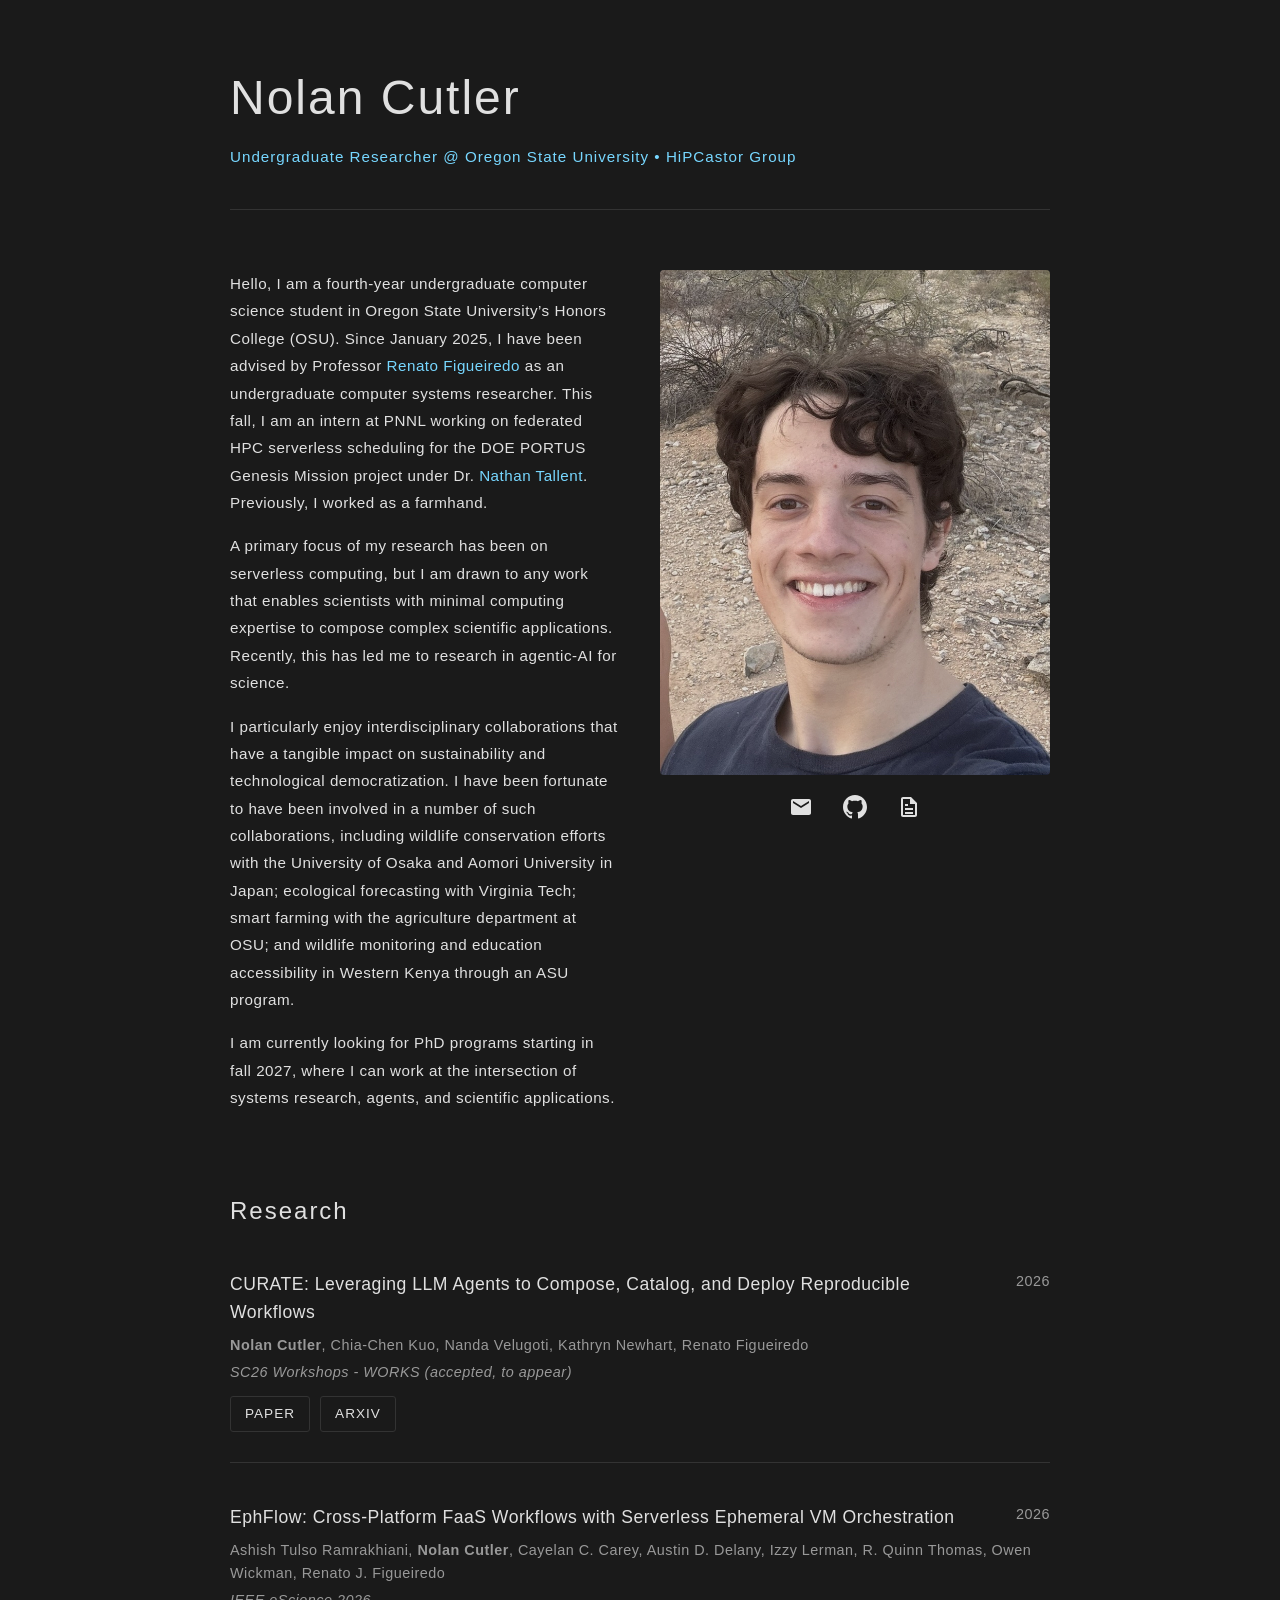
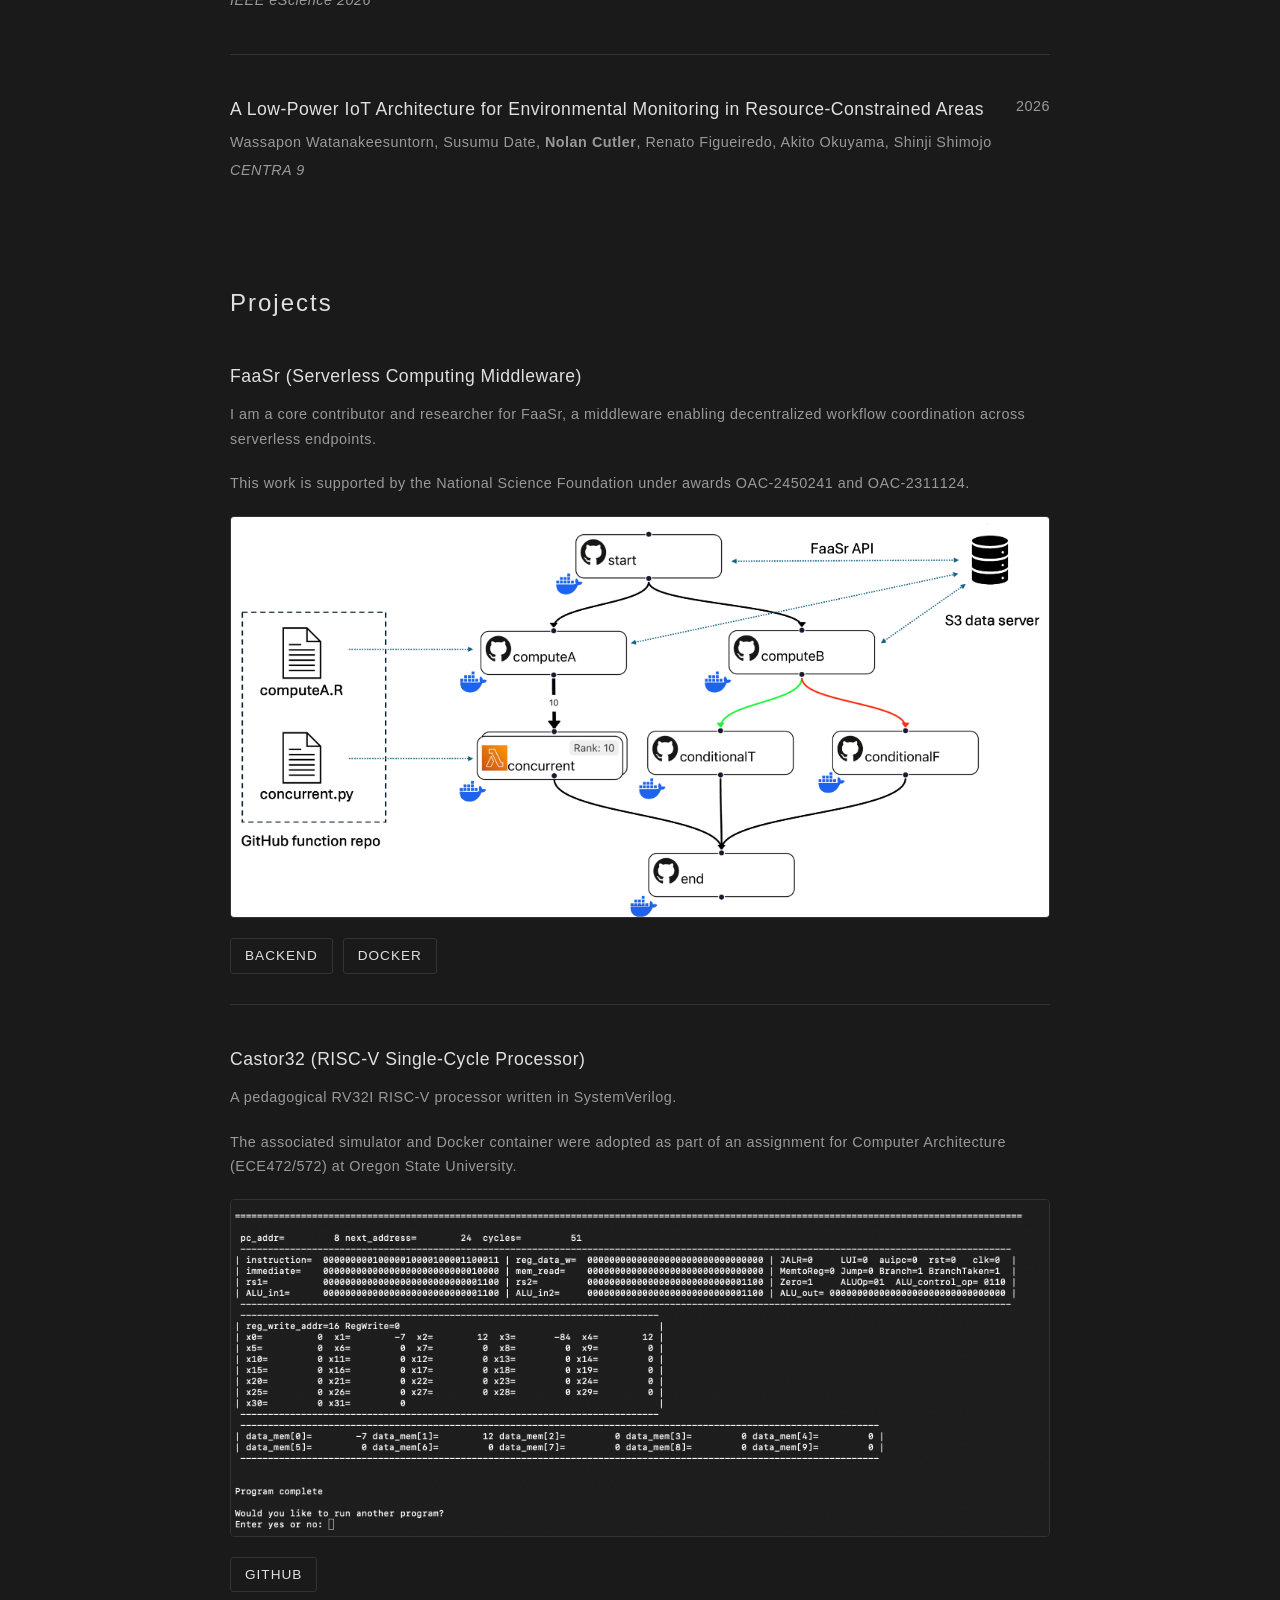
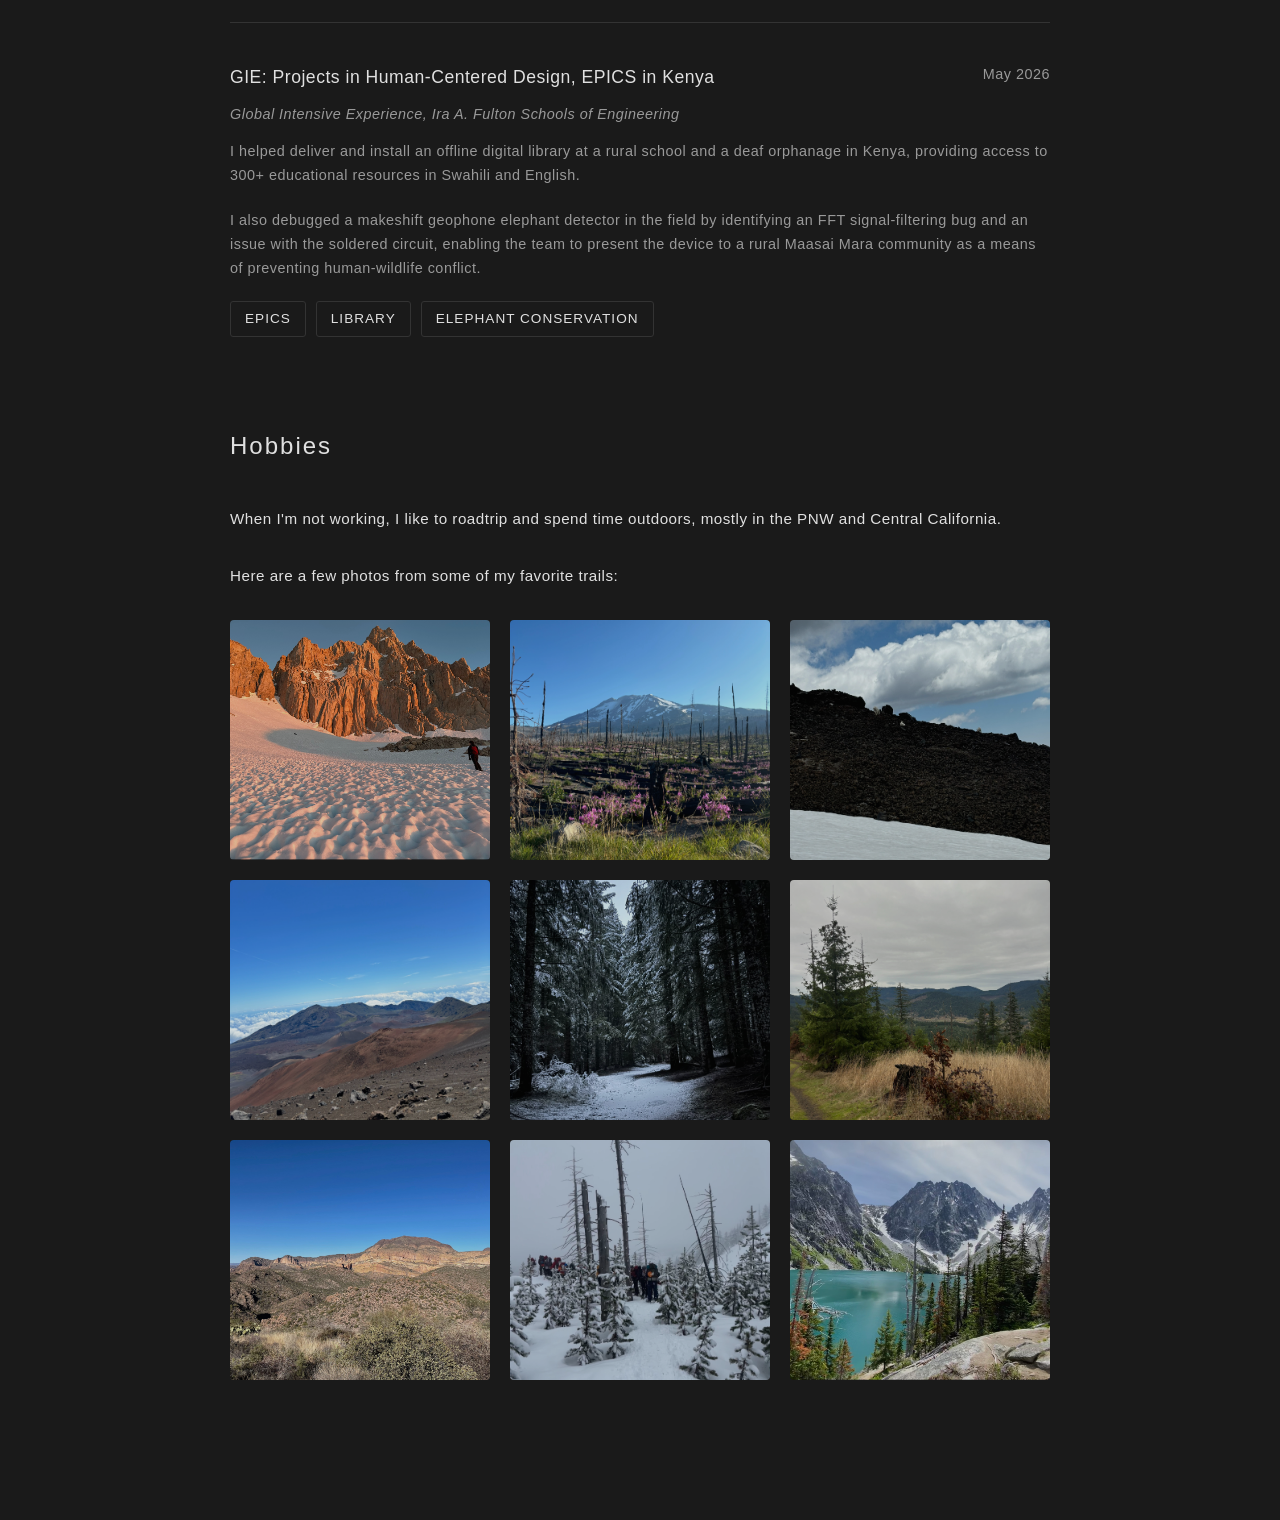
==== commit 2ce1d9dd: "final?" ====
--- a/index.html
+++ b/index.html
@@ -28,7 +28,7 @@
                         applications. Recently, this has led me to research in agentic-AI for science.
                     </p>
                     <p>
-                        I have been fortunate to have been involved in a number of interdisciplinary collaborations, including wildlife conservation efforts 
+                        I particularly enjoy interdisciplinary collaborations that have a tangible impact on sustainability and technological democratization. I have been fortunate to have been involved in a number of such collaborations, including wildlife conservation efforts
                         with the University of Osaka and Aomori University in Japan; ecological forecasting with Virginia Tech; smart farming with the agriculture department at OSU;
                         and wildlife monitoring and education accessibility in Western Kenya through an ASU program.
                     </p>
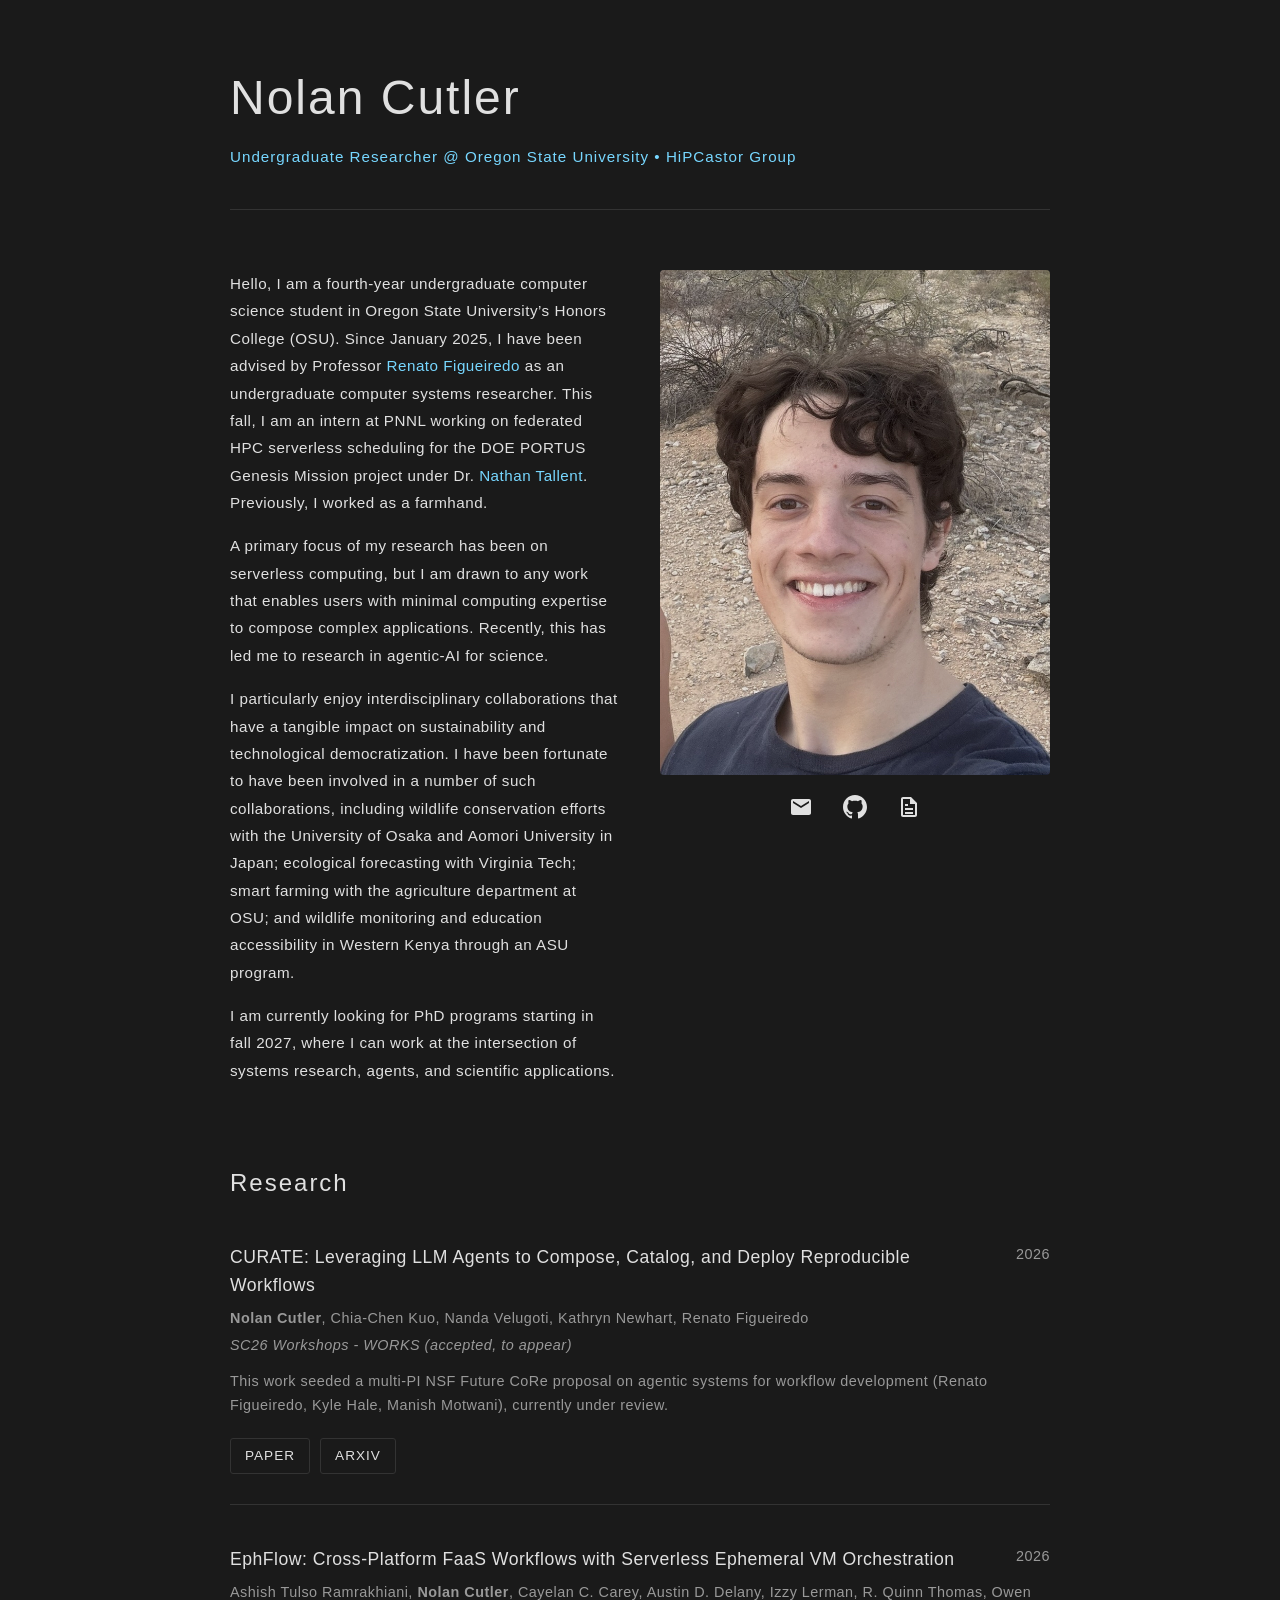
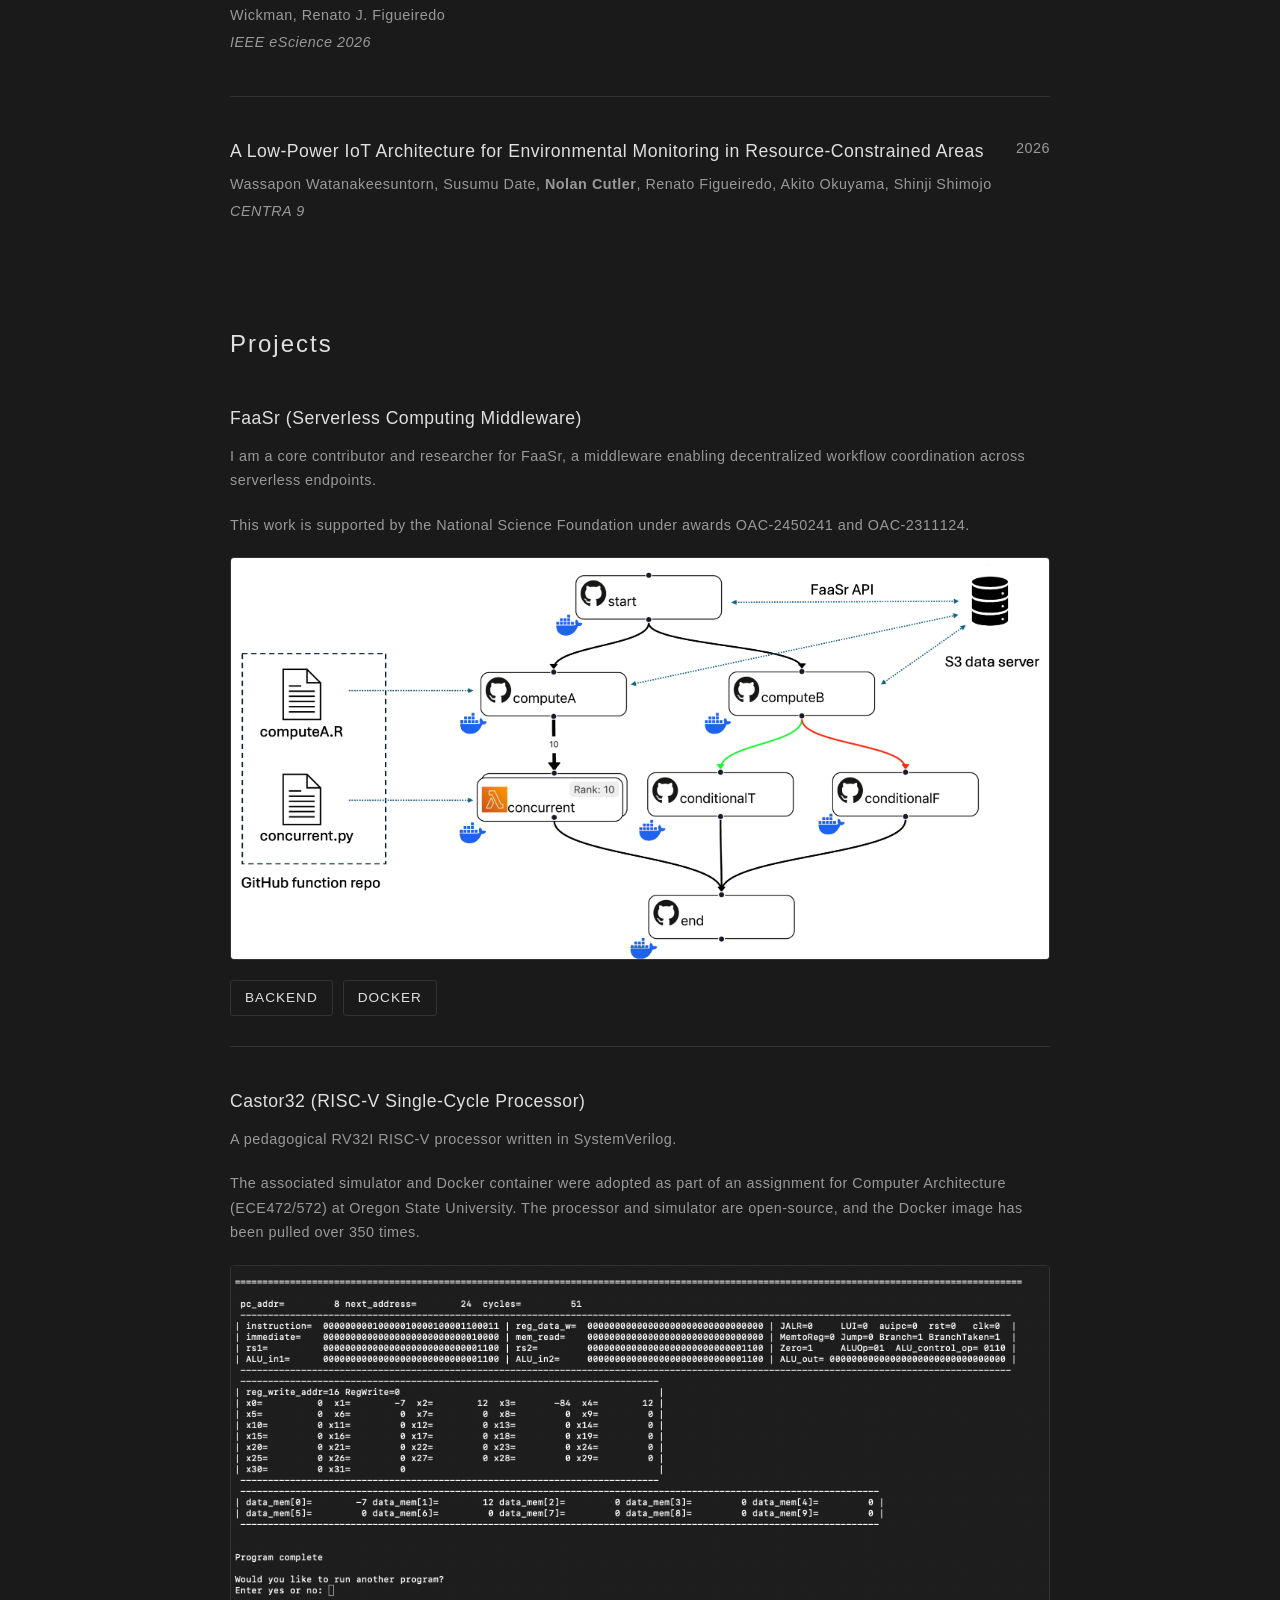
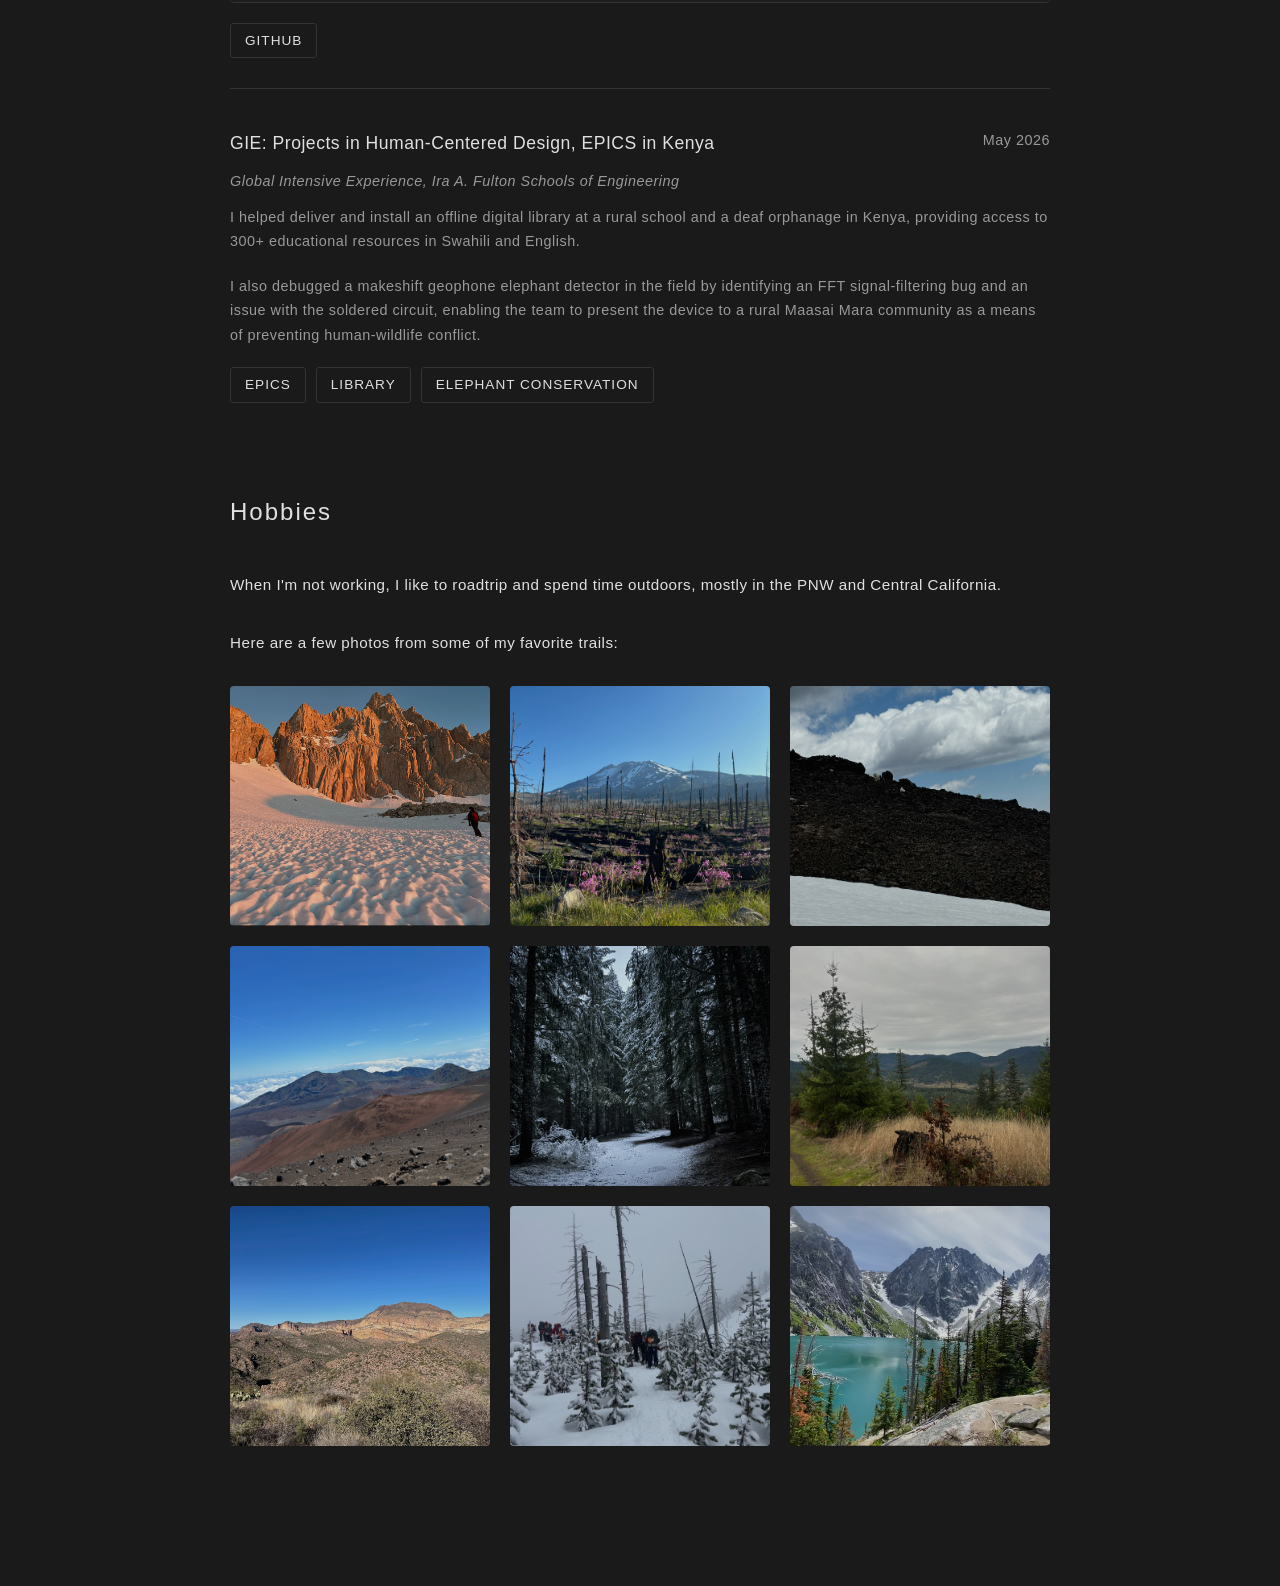
==== commit 390fab5f: "wording" ====
--- a/index.html
+++ b/index.html
@@ -24,7 +24,7 @@
                         This fall, I am an intern at PNNL working on federated HPC serverless scheduling for the DOE PORTUS Genesis Mission project under Dr. <a href="https://nathantallent.github.io" target="_blank" rel="noopener noreferrer" class="research-link">Nathan Tallent</a>. Previously, I worked as a farmhand.
                     </p>
                     <p>
-                        A primary focus of my research has been on serverless computing, but I am drawn to any work that enables scientists with minimal computing expertise to compose complex scientific
+                        A primary focus of my research has been on serverless computing, but I am drawn to any work that enables users with minimal computing expertise to compose complex
                         applications. Recently, this has led me to research in agentic-AI for science.
                     </p>
                     <p>
@@ -34,7 +34,7 @@
                     </p>
 					<p>
 					    I am currently looking for PhD programs starting in fall 2027, where I can work at the intersection of systems research, agents, and scientific applications.
-					</P>
+					</p>
                 </div>
                 <div class="bio-images">
                     <img src="images/headshot.png">
@@ -70,6 +70,10 @@
                     </div>
                     <p class="authors"><strong>Nolan Cutler</strong>, Chia-Chen Kuo, Nanda Velugoti, Kathryn Newhart, Renato Figueiredo</p>
                     <p class="venue"><em>SC26 Workshops - WORKS (accepted, to appear)</em></p>
+                    <p class="project-description">
+                        This work seeded a multi-PI NSF Future CoRe proposal on agentic systems for workflow
+                        development (Renato Figueiredo, Kyle Hale, Manish Motwani), currently under review.
+                    </p>
                     <div class="pub-links">
                         <a href="curate/" class="btn">Paper</a>
                         <a href="https://arxiv.org/abs/2608.04270" target="_blank" class="btn">arXiv</a>
@@ -84,8 +88,6 @@
                     <p class="authors">Ashish Tulso Ramrakhiani, <strong>Nolan Cutler</strong>, Cayelan C. Carey, Austin D. Delany, Izzy Lerman, R. Quinn Thomas, Owen
                     Wickman, Renato J. Figueiredo</p>
                     <p class="venue"><em>IEEE eScience 2026</em></p>
-                    <div class="pub-links">
-                    </div>
                 </div>
 
             <div class="publication">
@@ -95,8 +97,6 @@
                 </div>
                 <p class="authors">Wassapon Watanakeesuntorn, Susumu Date, <strong>Nolan Cutler</strong>, Renato Figueiredo, Akito Okuyama, Shinji Shimojo</p>
                 <p class="venue"><em>CENTRA 9</em></p>
-                <div class="pub-links">
-                </div>
             </div>
             </div>
         </section>
@@ -131,7 +131,8 @@
                     </p>
                     <p class="project-description">
                         The associated simulator and Docker container were adopted as part of an assignment for
-                        Computer Architecture (ECE472/572) at Oregon State University.
+                        Computer Architecture (ECE472/572) at Oregon State University. The processor and simulator
+                        are open-source, and the Docker image has been pulled over 350 times.
                     </p>
                     <img src="images/castor32-cli.png" alt="Castor32 CLI" class="project-image">
                     <div class="project-links">
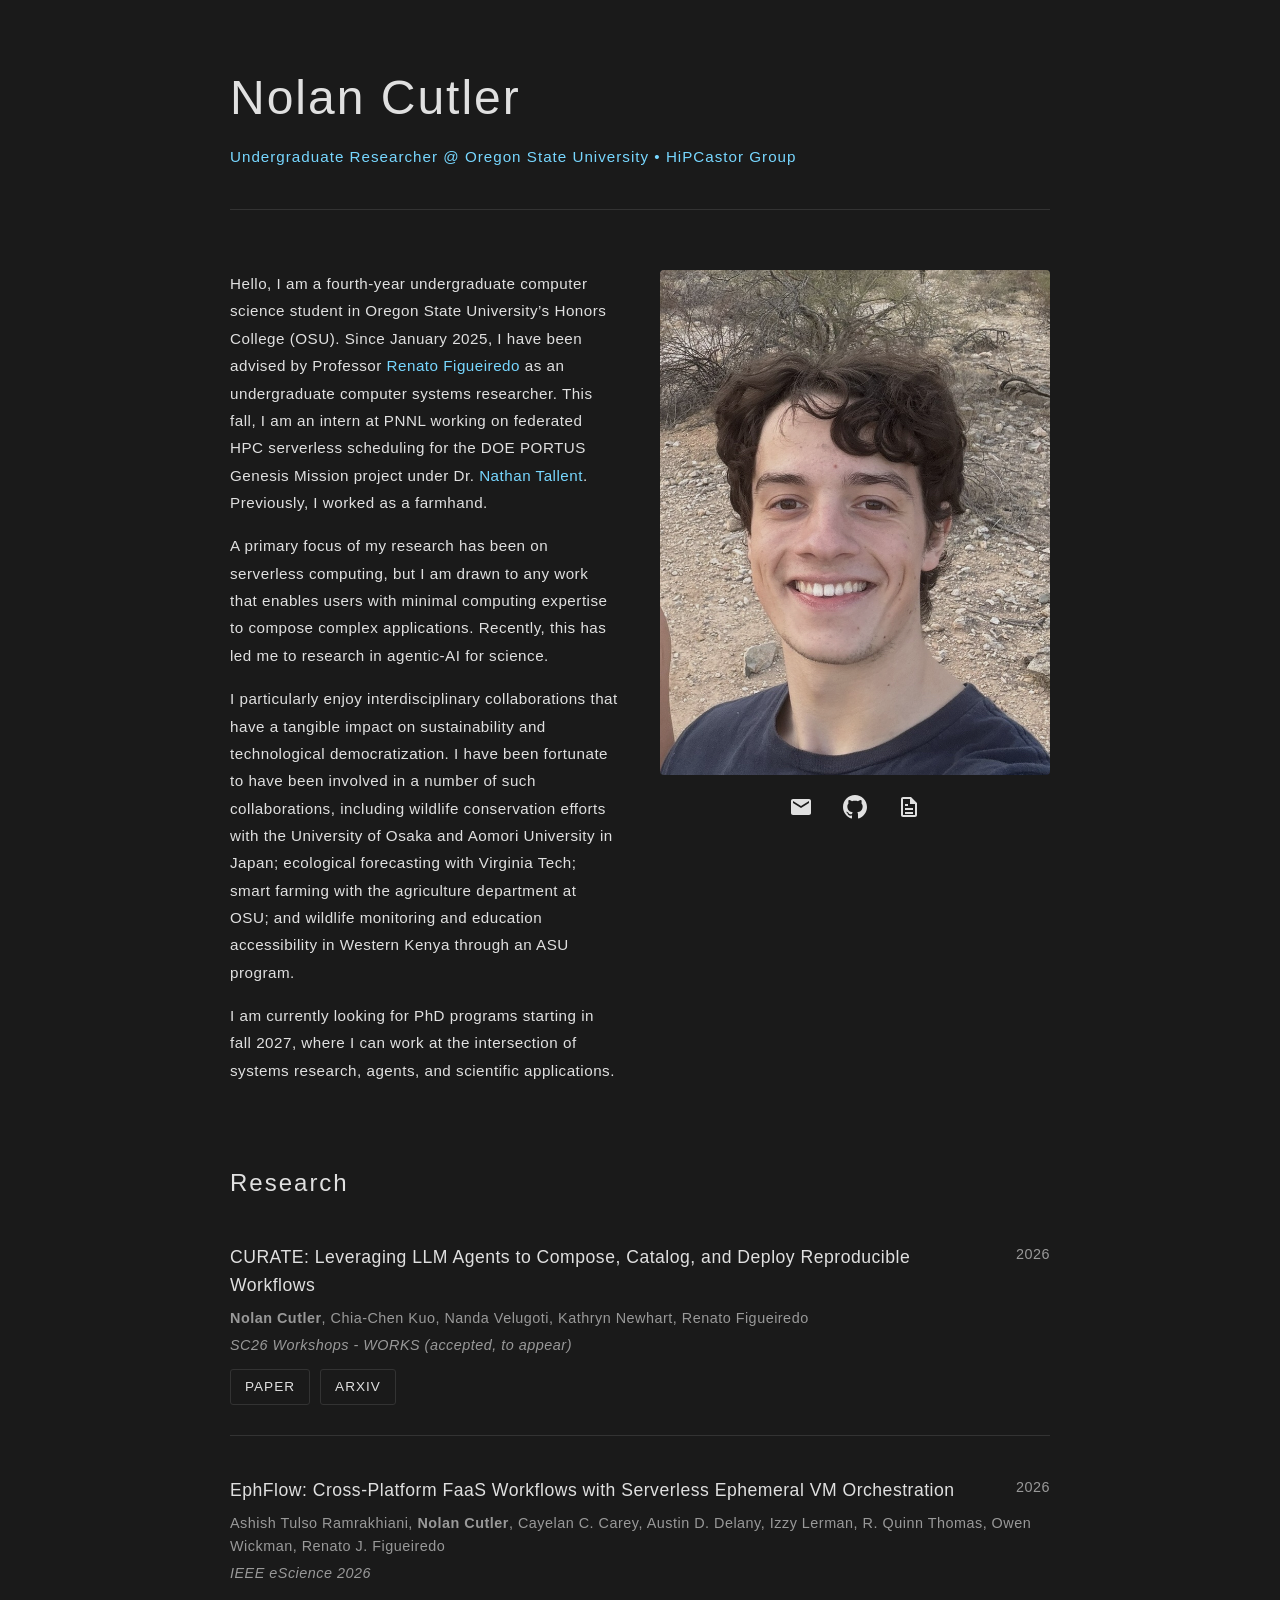
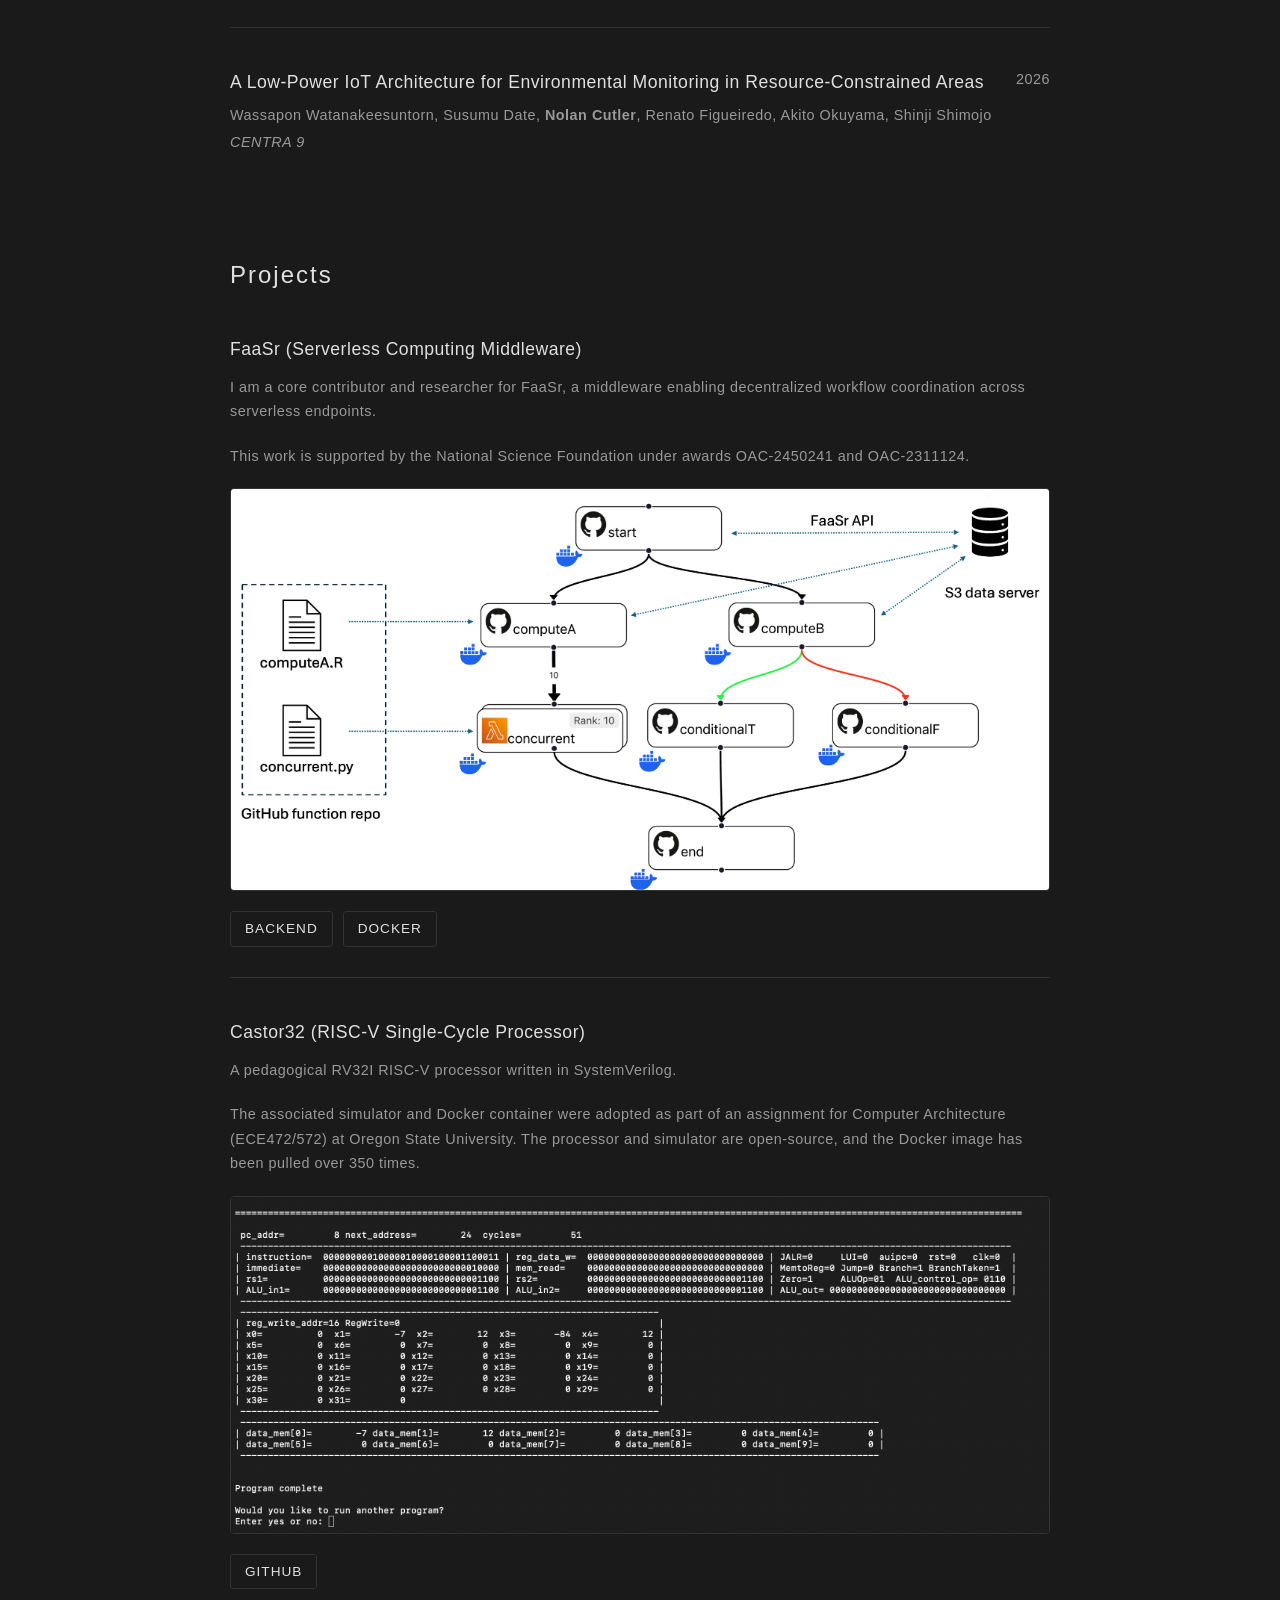
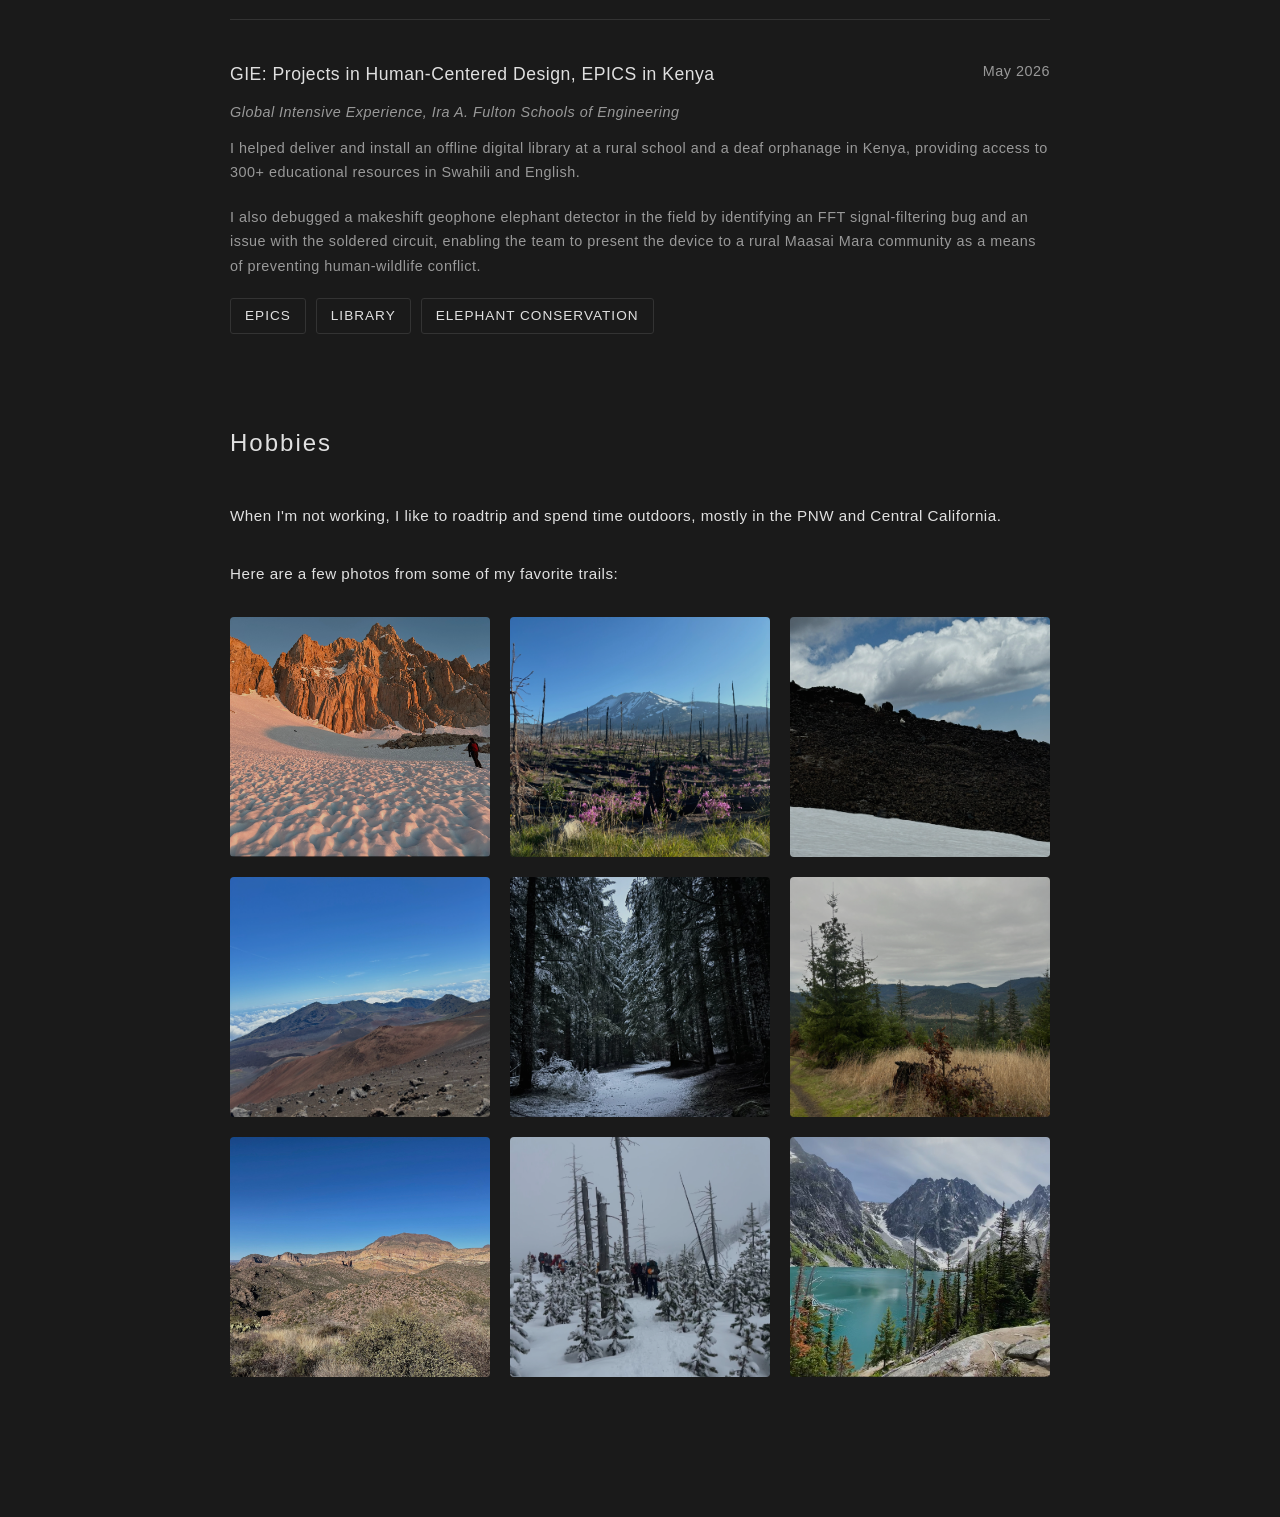
==== commit 9cbbcf25: "get rid of unauthorized claude changes.." ====
--- a/index.html
+++ b/index.html
@@ -70,10 +70,6 @@
                     </div>
                     <p class="authors"><strong>Nolan Cutler</strong>, Chia-Chen Kuo, Nanda Velugoti, Kathryn Newhart, Renato Figueiredo</p>
                     <p class="venue"><em>SC26 Workshops - WORKS (accepted, to appear)</em></p>
-                    <p class="project-description">
-                        This work seeded a multi-PI NSF Future CoRe proposal on agentic systems for workflow
-                        development (Renato Figueiredo, Kyle Hale, Manish Motwani), currently under review.
-                    </p>
                     <div class="pub-links">
                         <a href="curate/" class="btn">Paper</a>
                         <a href="https://arxiv.org/abs/2608.04270" target="_blank" class="btn">arXiv</a>
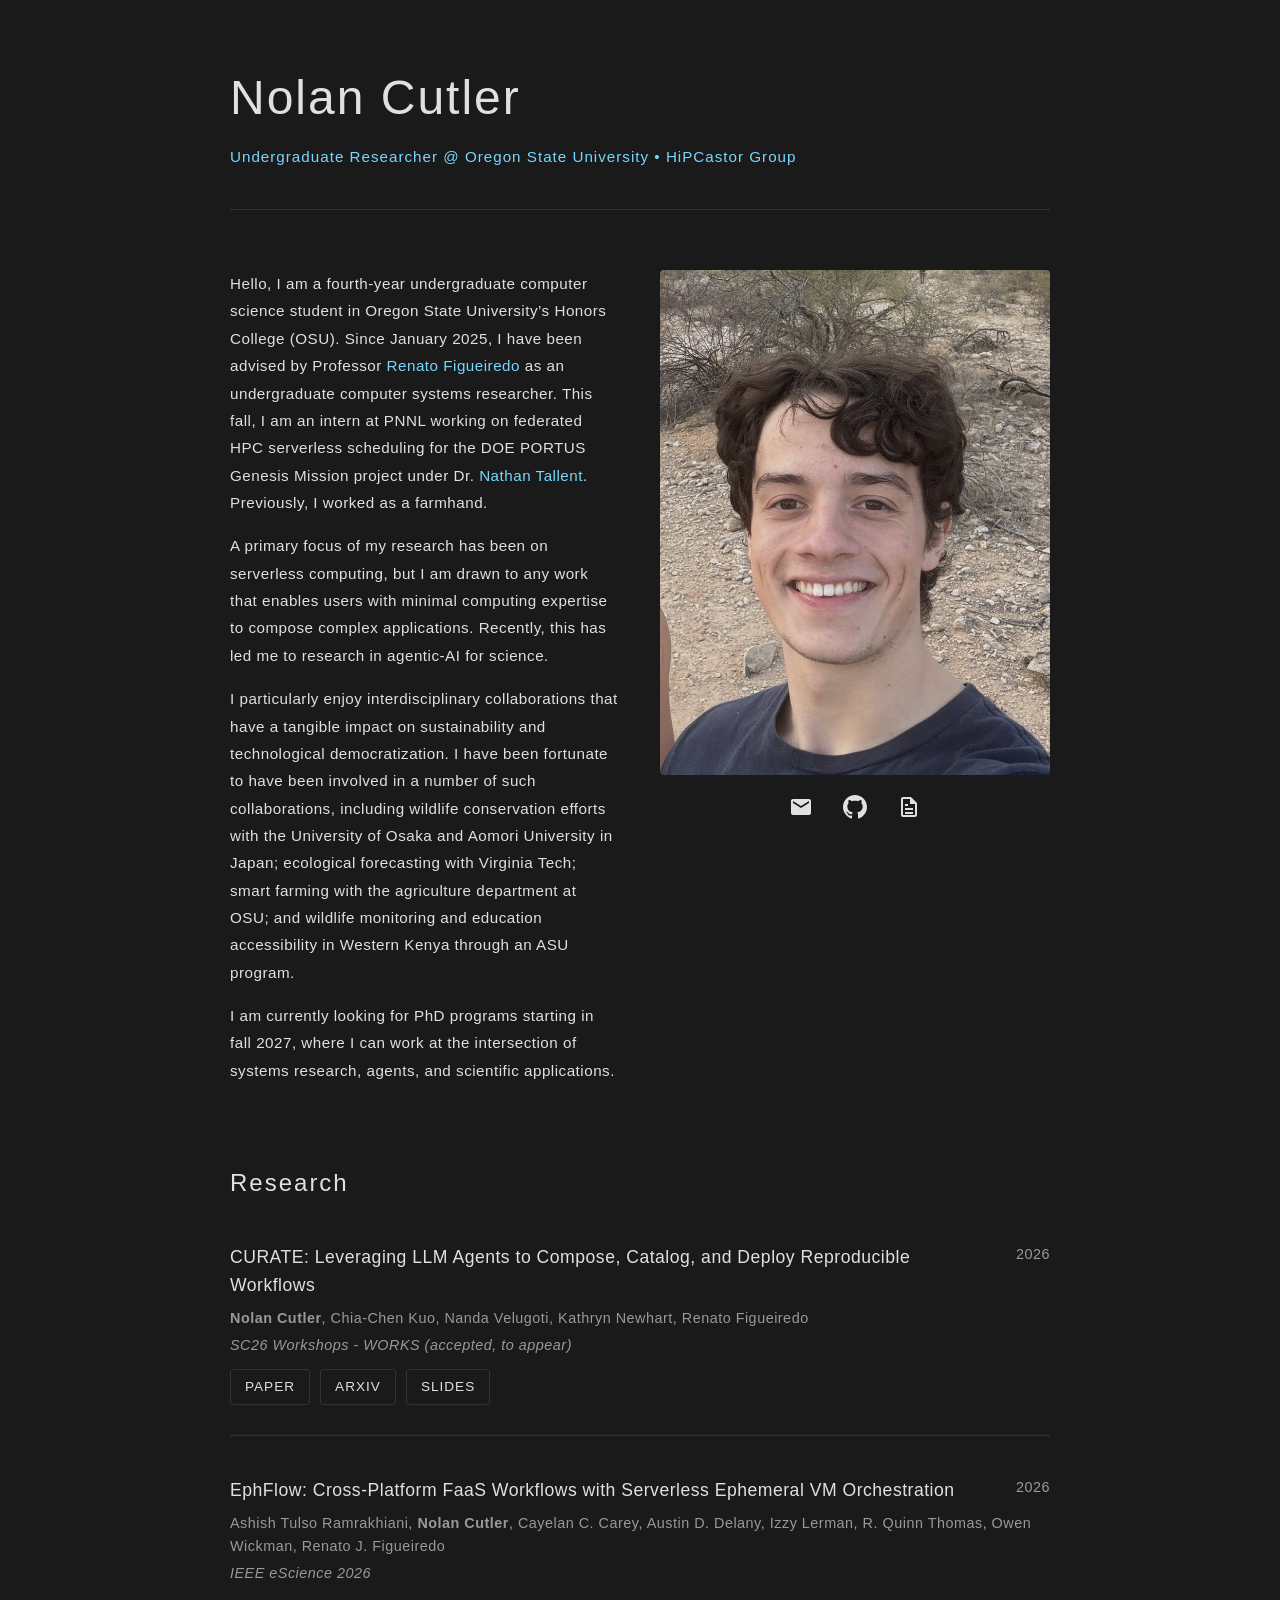
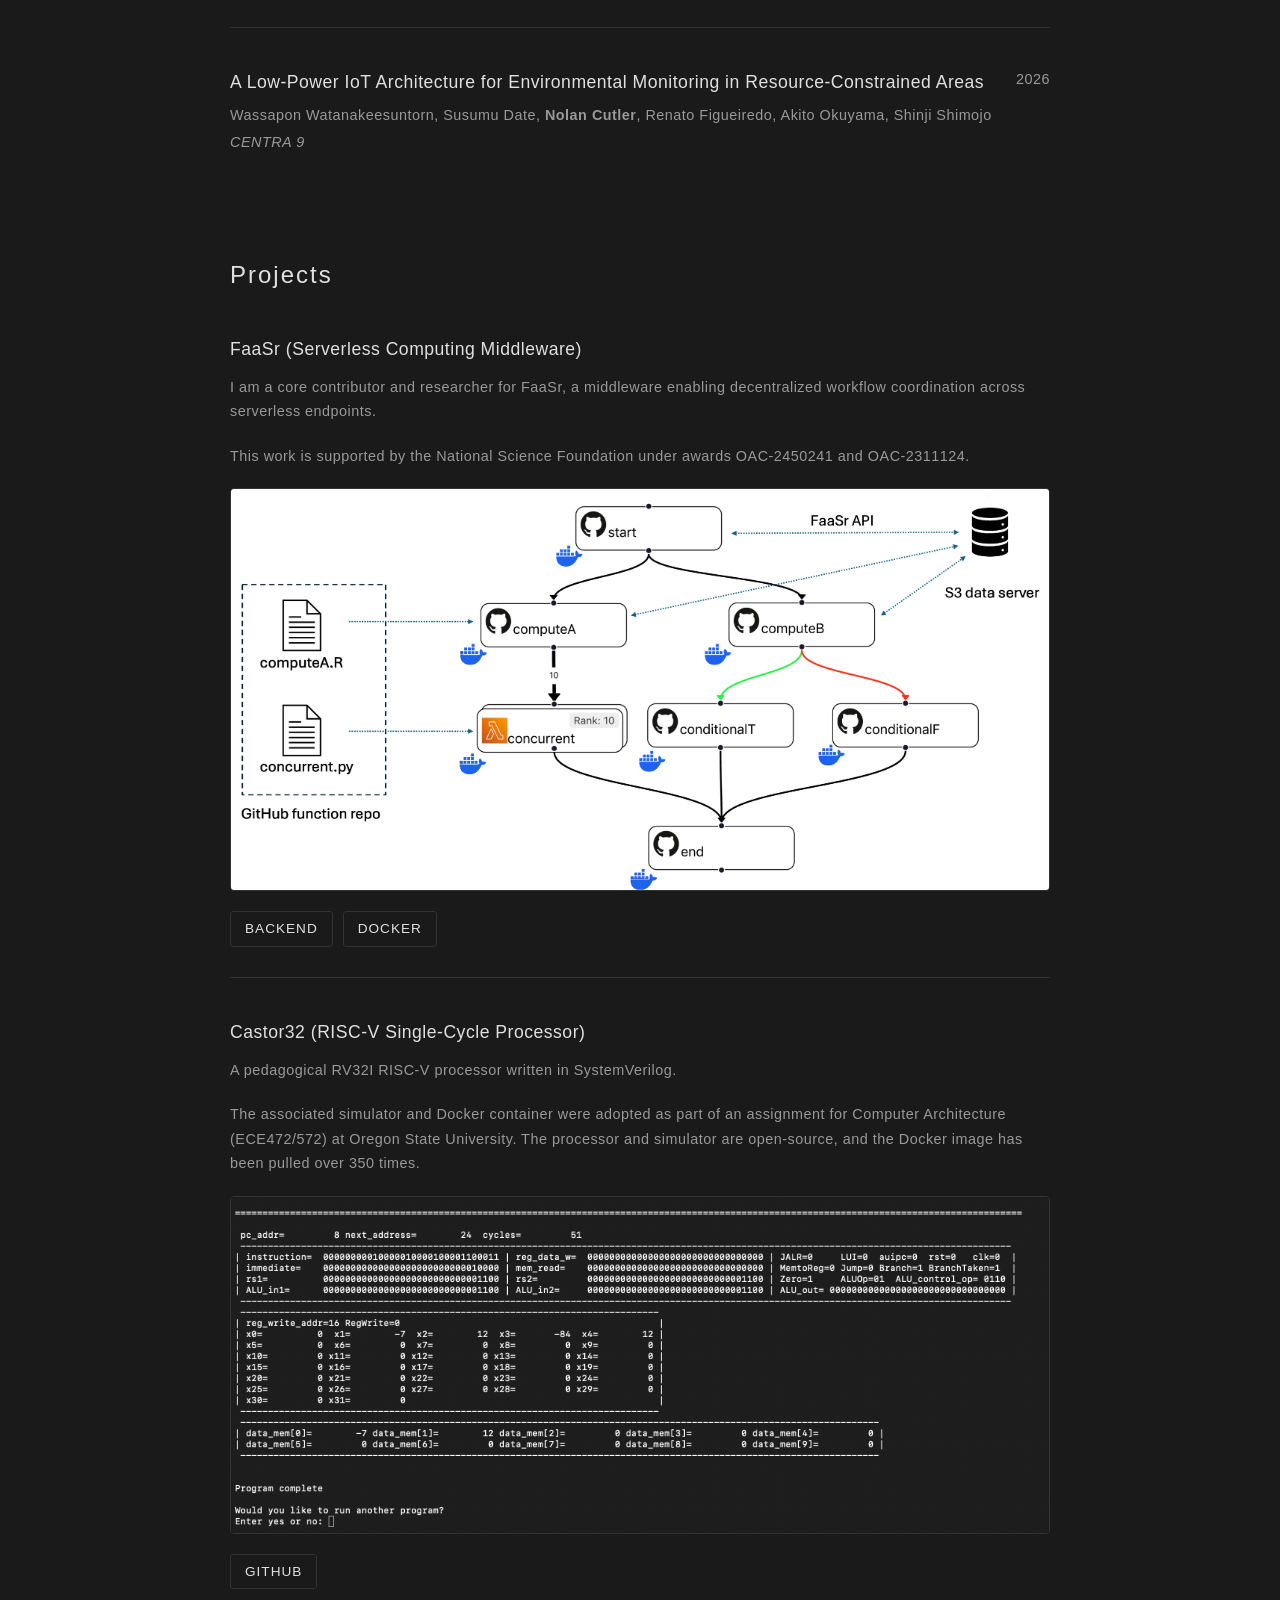
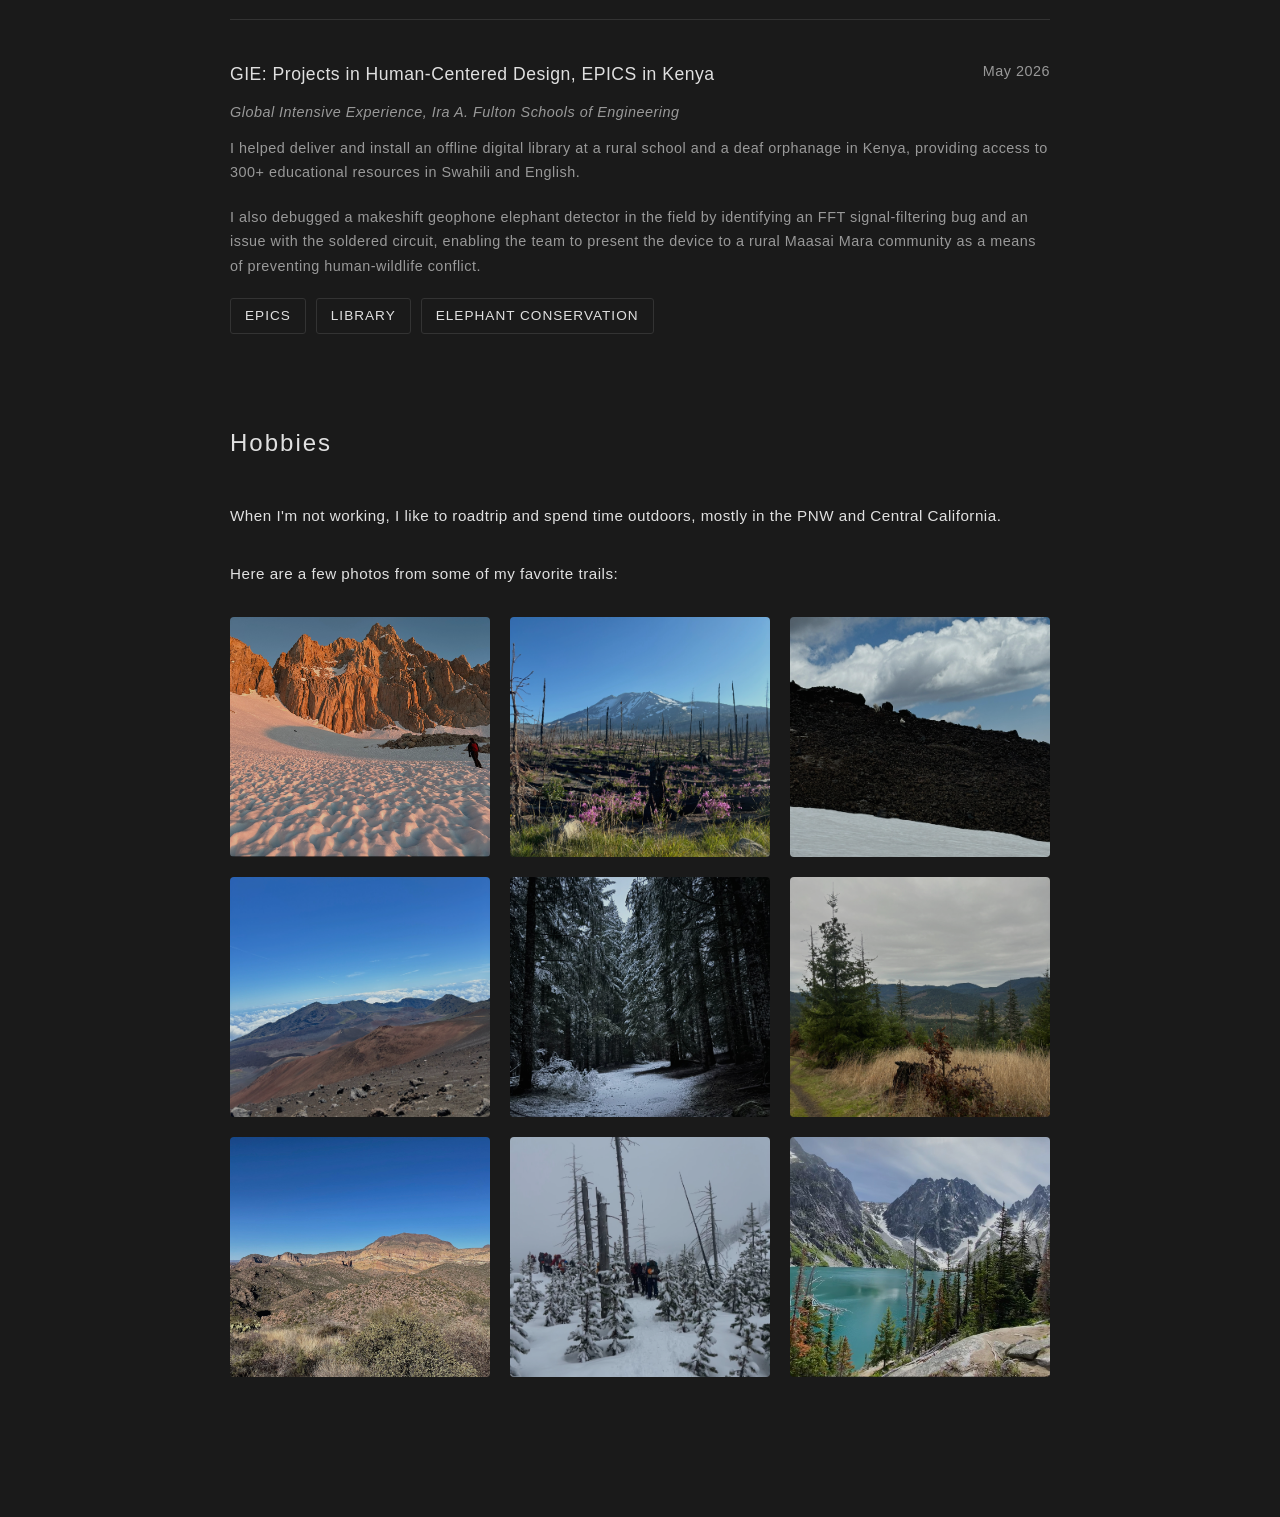
==== commit 64cb2b85: "slides" ====
--- a/index.html
+++ b/index.html
@@ -73,6 +73,7 @@
                     <div class="pub-links">
                         <a href="curate/" class="btn">Paper</a>
                         <a href="https://arxiv.org/abs/2608.04270" target="_blank" class="btn">arXiv</a>
+                        <a href="curate/Cutler-CURATE-SC26-slides.pdf" target="_blank" class="btn">Slides</a>
                     </div>
                 </div>
 
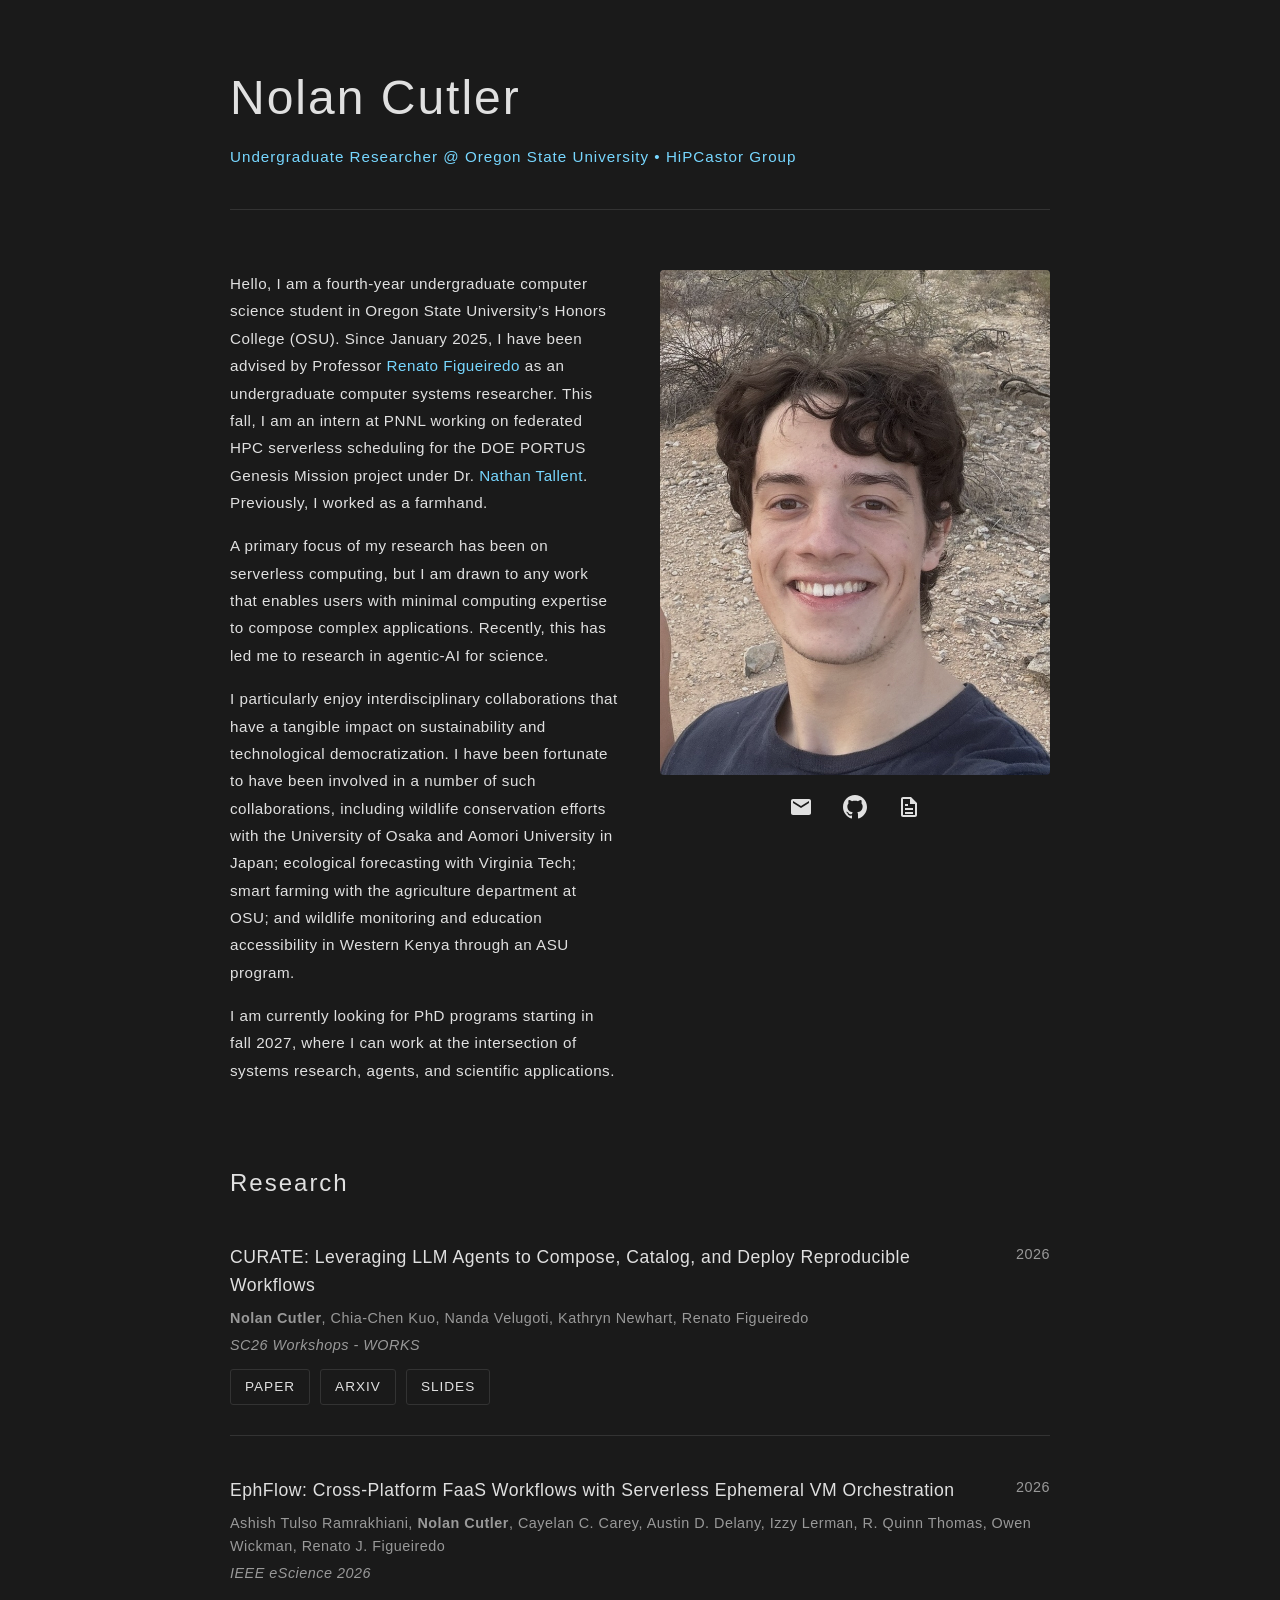
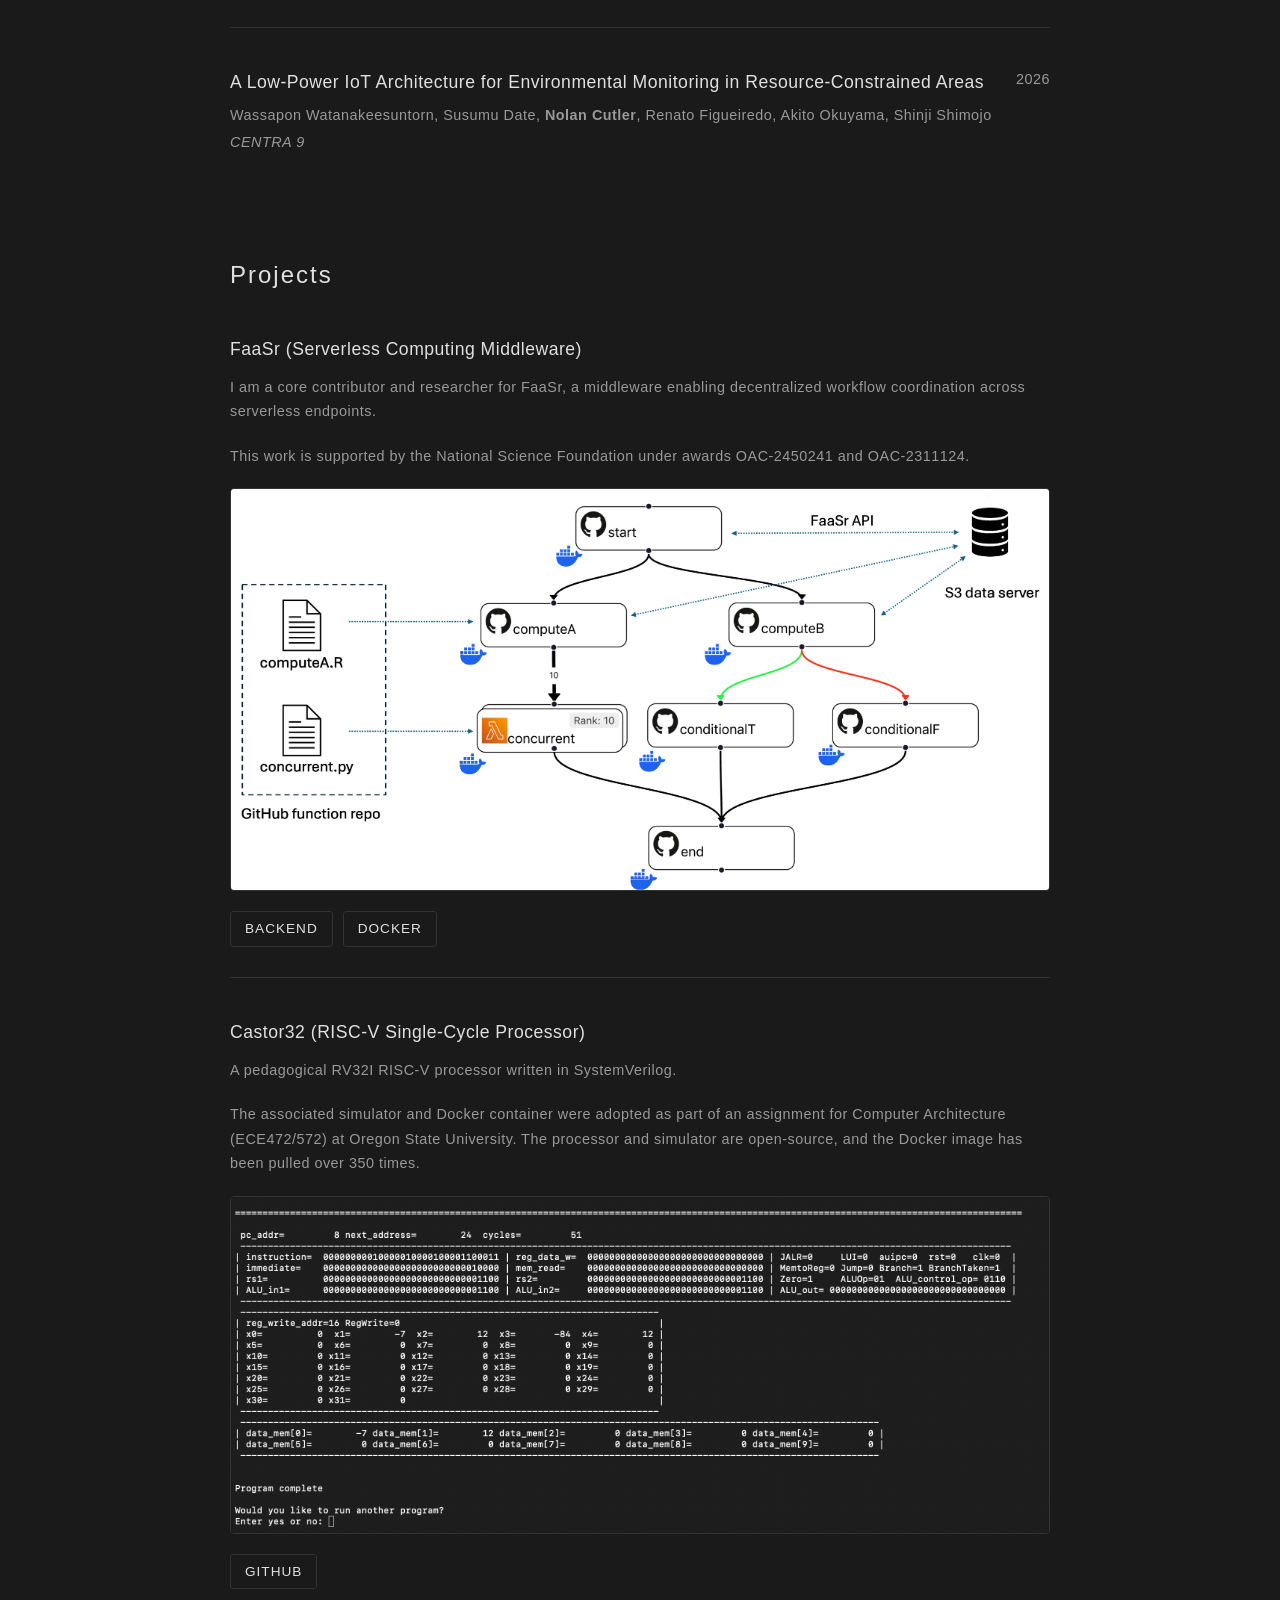
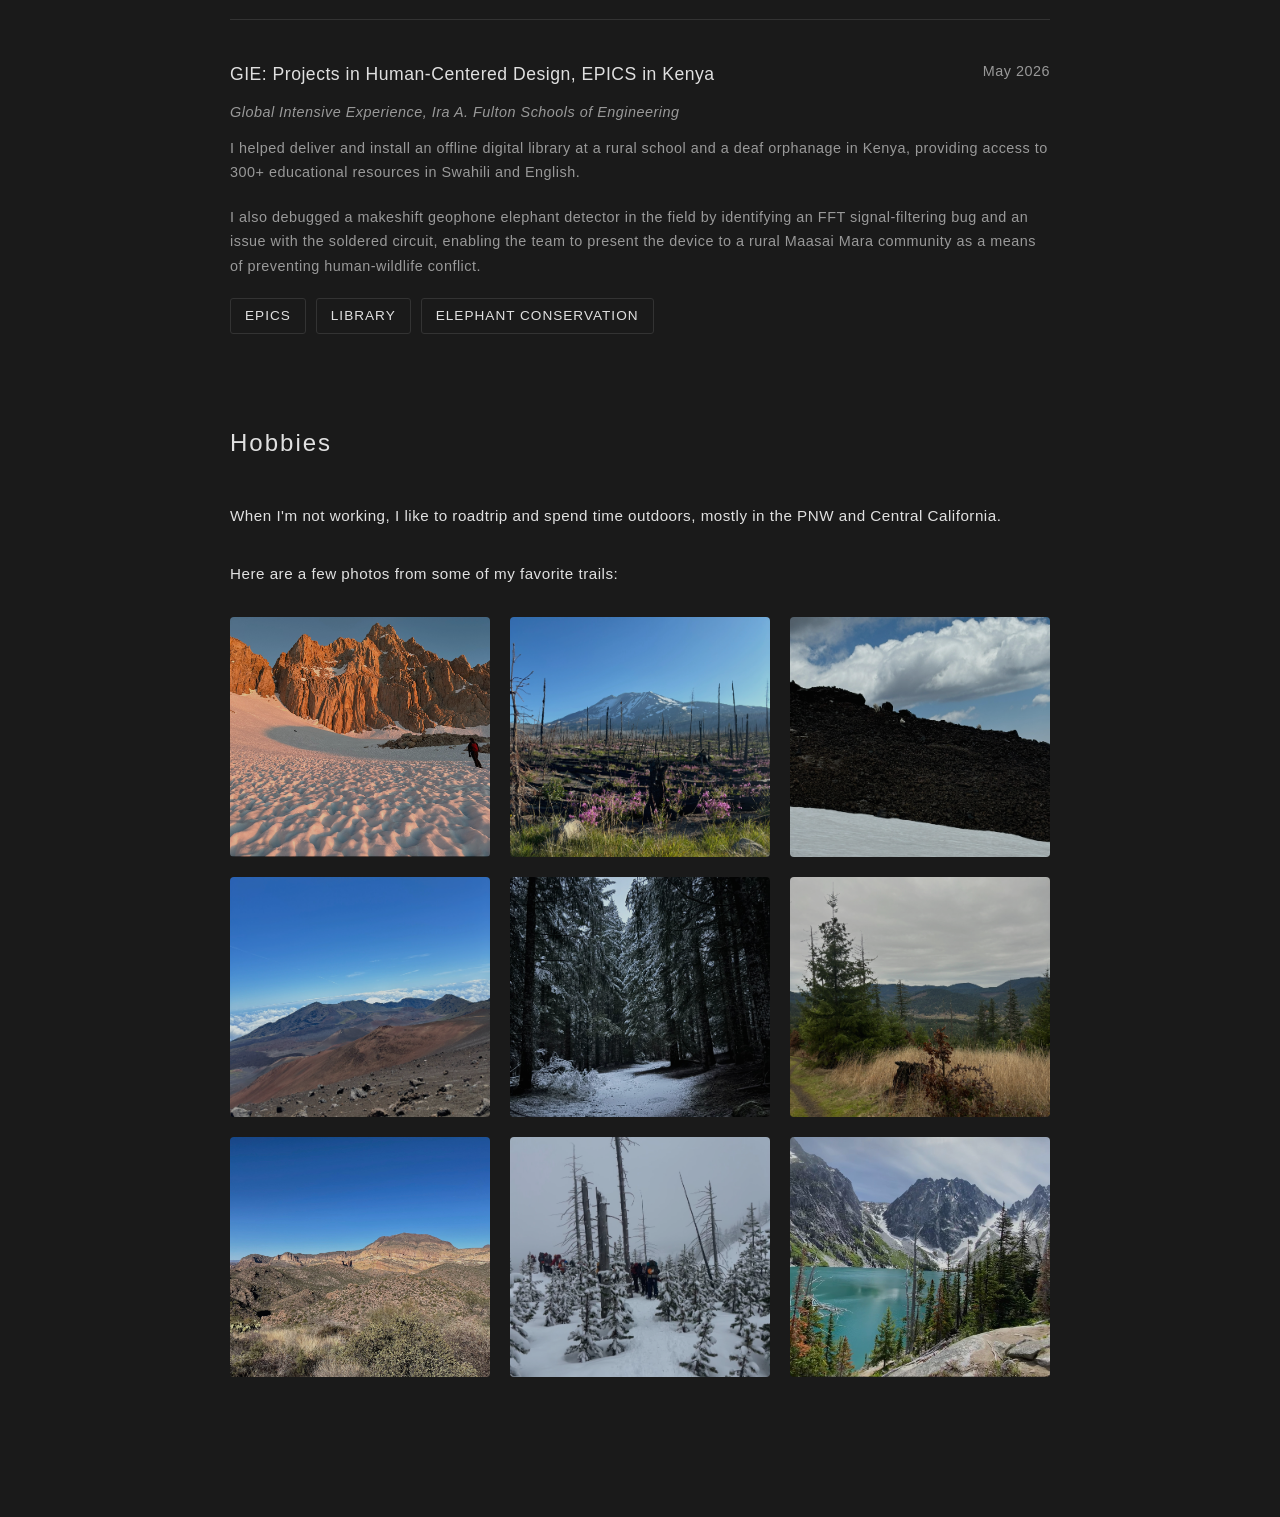
==== commit 15e2aac0: "remove to appear" ====
--- a/index.html
+++ b/index.html
@@ -69,7 +69,7 @@
                         <span class="year">2026</span>
                     </div>
                     <p class="authors"><strong>Nolan Cutler</strong>, Chia-Chen Kuo, Nanda Velugoti, Kathryn Newhart, Renato Figueiredo</p>
-                    <p class="venue"><em>SC26 Workshops - WORKS (accepted, to appear)</em></p>
+                    <p class="venue"><em>SC26 Workshops - WORKS</em></p>
                     <div class="pub-links">
                         <a href="curate/" class="btn">Paper</a>
                         <a href="https://arxiv.org/abs/2608.04270" target="_blank" class="btn">arXiv</a>
